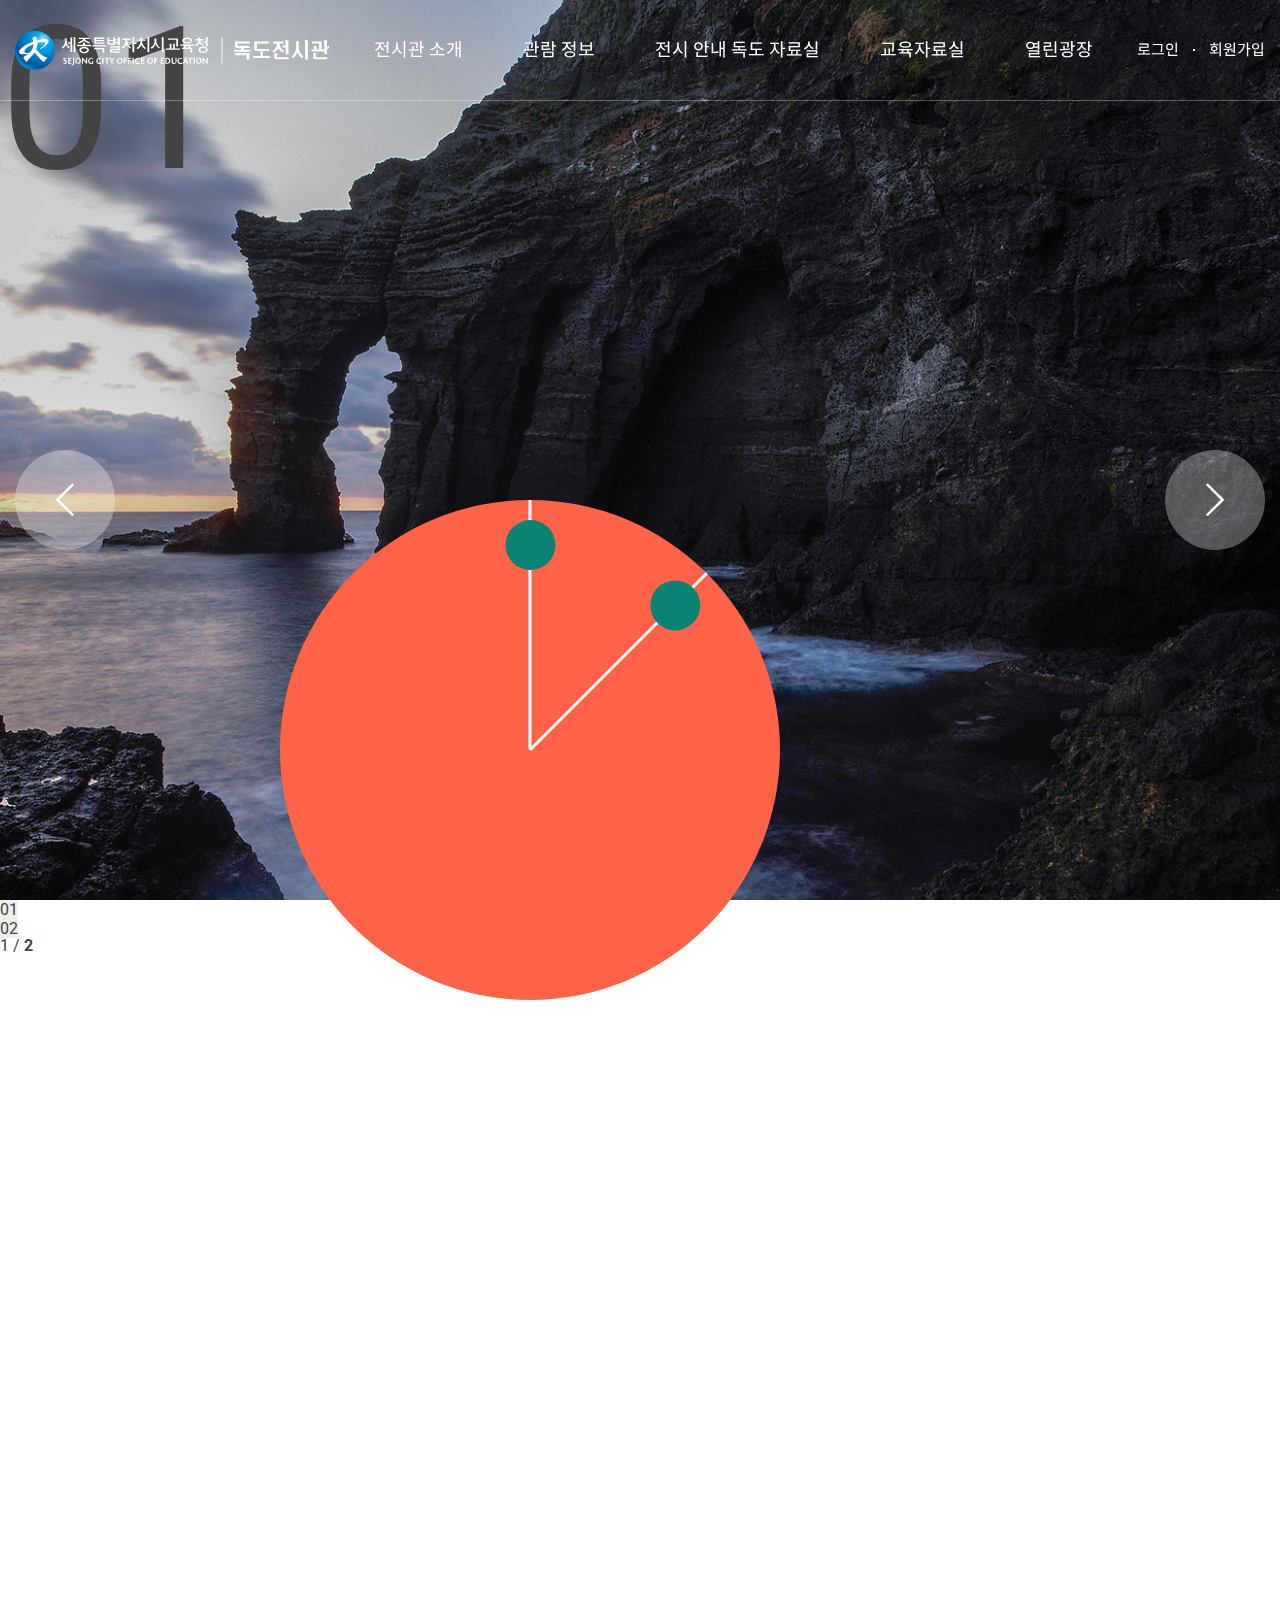
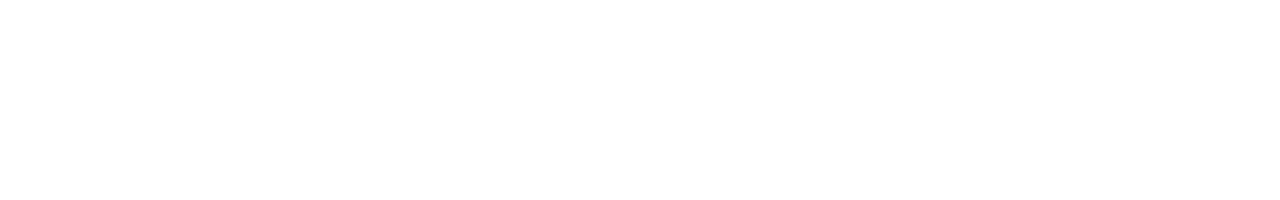
==== index.html @ 94e5d22e "dokdo" ====
<!DOCTYPE html>
<html lang="ko">

<head>
    <meta charset="UTF-8">
    <meta name="viewport" content="width=device-width, initial-scale=1.0">
    <title>독도 따라 만들기</title>
    <link rel="stylesheet" href="./css/base.css">
    <link rel="stylesheet" href="https://cdn.jsdelivr.net/npm/swiper@9/swiper-bundle.min.css" />
    <link rel="stylesheet" href="./css/style.css">

    <script src="./js/jquery-1.12.4.min.js"></script>
    <script src="https://cdn.jsdelivr.net/npm/swiper@9/swiper-bundle.min.js"></script>
    <script src="./js/custom.js?ver=1.0"></script>
</head>

<body>
    <div class="wrap">
        <header class="header">
            <div class="inner header_wrap">
                <h1>
                    <a href="/">
                        <img src="./images/logo_simbol.svg" alt="">
                        <img src="./images/logo_tx.svg" alt="">
                    </a>
                </h1>
                <nav class="gnb">
                    <ul class="main_menu">
                        <li><a href="">전시관 소개</a>
                            <ul class="sub_menu">
                                <li><a href="">인사말</a></li>
                                <li><a href="">전시관 연혁</a></li>
                                <li><a href="">오시는길</a></li>
                            </ul>
                        </li>
                        <li><a href="">관람 정보</a>
                            <ul class="sub_menu">
                                <li><a href="">관람안내</a></li>
                                <li><a href="">단체에약</a></li>
                                <li><a href="">예약확인 취소</a></li>
                            </ul>
                        <li><a href="">전시 안내 독도 자료실</a></li>
                        <li><a href="">교육자료실</a>
                            <ul class="sub_menu">
                                <li><a href="">관람안내</a></li>
                                <li><a href="">단체에약</a></li>
                                <li><a href="">예약확인 취소</a></li>
                            </ul>
                        </li>
                        <li><a href="">열린광장</a>
                            <ul class="sub_menu">
                                <li><a href="">관람안내</a></li>
                                <li><a href="">단체에약</a></li>
                                <li><a href="">예약확인 취소</a></li>
                            </ul>
                        </li>
                    </ul>
                </nav>
                <div class="login_area">
                    <div class="member">
                        <li><a href="">로그인</a></li>
                        <li><a href="">회원가입</a></li>
                    </div>
                </div>
            </div>
        </header>





        <main>
            <section class="main_visual">
                <div class="main_slide swiper">
                    <div class="swiper-wrapper">
                        <div class="swiper-slide itm01 itm">01</div>
                        <div class="swiper-slide itm02 itm">02</div>
                    </div>
                </div>

                <div class="arrows">
                    <i class="bi bi-chevron-left left"></i>
                    <i class="bi bi-chevron-right right"></i>
                </div>

                <ul class="slide_dots">
                    <li>
                        <button>01</button>
                    </li>
                    <li>
                        <button>02</button>
                    </li>
                </ul>

                <div class="num">
                    <span>슬라이드 번호</span> / <strong>슬라이드 갯수</strong>
                </div>

                <div class="cicle">
                    <span></span>
                    <span></span>
                </div>

            </section>
        </main>





        <footer class="footer">

        </footer>
    </div>
</body>

</html>
---- css/base.css ----
@charset "utf-8";
@import url('https://fonts.googleapis.com/css2?family=Noto+Sans+KR:wght@100;300;400;500;700;900&family=Noto+Serif+KR:wght@200;300;400;500;600;700;900&family=Roboto:wght@100;300;400;500;700;900&display=swap');
@import url("https://cdn.jsdelivr.net/npm/bootstrap-icons@1.10.5/font/bootstrap-icons.css");

/* reset */
body,
p,
div,
span,
h1,
h2,
h3,
h4,
h5,
h6,
ul,
ol,
li,
dl,
dt,
dd,
table,
th,
td,
form,
fieldset,
legend,
input,
textarea,
button,
select {
    margin: 0;
    padding: 0;
    box-sizing: border-box;
}

*::before,
*::after {
    box-sizing: border-box;
}

body,
input,
textarea,
button,
select {
    font-family: 'Roboto', 'Noto Sans KR', '맑은 고딕', '돋움', Dotum, '굴림', Gulim, Sans-serif;
    color: #444;
    font-weight: 400;
}



html {
    font-size: 6.25%;
}

body {
    font-size: 16rem;
    line-height: 1;
    font-family: 'Roboto', 'Noto Sans KR', '맑은 고딕', '돋움', Dotum, '굴림', Gulim, Sans-serif;
}

h1,
h2,
h3,
h4,
h5,
h6 {
    font-size: inherit;
    font-weight: inherit;
}

input,
textarea,
button,
select {
    font-size: 16px;
}

img,
fieldset,
button {
    border: 0;
}

textarea {
    overflow: auto;
}

input[type=submit],
input[type=button],
button {
    cursor: pointer;
}

img {
    vertical-align: top;
}

address,
em {
    font-style: normal;
}

table {
    border-spacing: 0;
    border-collapse: collapse;
}

table,
th,
td {
    border: none;
}

caption {
    overflow: hidden;
    line-height: 0;
    text-indent: -2000em;
}

legend,
.hidden {
    padding: 0;
    margin: 0;
    overflow: hidden !important;
    text-indent: 100%;
    white-space: nowrap;
    font-size: 0;
}

i {
    font-style: normal;
}

/* HTML5 display-role reset for older browsers */
article,
aside,
details,
figcaption,
figure,
footer,
header,
hgroup,
menu,
nav,
section {
    display: block;
}

figure {
    padding: 0px;
    margin: 0px;
}

/* 링크 기본값 */
a:link {
    text-decoration: none;
    color: #444;
}

a:visited {
    text-decoration: none;
    color: #444;
}

a:hover {
    text-decoration: none;
    color: #444;
}

a:active {
    text-decoration: none;
}

a:focus {
    text-decoration: none;
}

/* 리스트 스타일 제거 */
ul,
ol,
li {
    list-style: none;
}

/* mobile */
body {
    -webkit-text-size-adjust: none;
    -moz-text-size-adjust: none;
    -ms-text-size-adjust: none;
}

/* hidden contents */
.skip,
.hidden {
    position: absolute;
    width: 1rem;
    height: 1rem;
    font-size: 0;
    line-height: 0;
    overflow: hidden;
    z-index: -1
}

.blind {
    position: absolute;
    width: 1px;
    height: 1px;
    margin: -1px;
    overflow: hidden;
    clip: rect(0 0 0 0);
}

.skip:focus {
    top: 0;
    left: 0;
    display: inline-block;
    width: auto;
    height: auto;
    padding: 0 30rem;
    font-size: 14rem;
    line-height: 40rem;
    color: #fff;
    background: #09847F;
    z-index: 10
}

#skip_navi {
    position: absolute;
    top: 0;
    height: 0rem;
    width: 100%;
    z-index: 999;
}

#skip_navi a {
    display: block;
    height: 1rem;
    width: 1rem;
    margin-bottom: -1rem;
    overflow: hidden;
    text-align: center;
    color: #fff;
    white-space: nowrap;
    font-size: 18rem
}

#skip_navi a:focus,
#skip_navi a:active {
    display: block;
    top: 0;
    width: 100%;
    height: 45rem;
    line-height: 45rem;
    padding: 10rem 0;
    background: #09847F;
}
---- css/style.css ----
:root {
    --mc: #09847F;
    --sc: #B4613D;
    --lc: #dddddd;
    --wc: #ffffff;
    --dc: #444444;
}

.inner {
    max-width: 1440rem;
    margin: 0 auto;
    padding: 0 15rem;
}

.wrap {}








.header {
    position: fixed;
    top: 0;
    left: 0;
    right: 0;
    z-index: 999;
    border-bottom: 1px solid rgb(255, 255, 255, 0.3);
}

.header.on {
    background: var(--wc);
    border-bottom: 1px solid rgb(0, 0, 0, 0.3);
}

.header .header_wrap {
    display: flex;
    justify-content: space-between;
    align-items: center;
    height: 100rem;

    transition: height .5s;
}

.header.on .header_wrap {
    height: 80rem;
}

.header h1 {
    font-size: 0;
}

.header h1 img {
    height: 39rem;
}

.header.on h1 img:last-child {
    filter: invert();
}

.gnb {}

.gnb .main_menu {
    display: flex;
}

.gnb .main_menu>li {
    position: relative;
    padding: 0 30px;
}

.gnb .main_menu a {
    display: block;
    color: var(--wc);
    font-size: 18rem;
    line-height: 150rem;
}

.header.on .gnb .main_menu a {
    color: var(--dc);
}

.gnb .main_menu .sub_menu {
    position: absolute;
    top: 130rem;
    left: 50%;
    transform: translate(-50%, 0);
    background: var(--wc);
    text-align: center;

    padding: 5rem 0;
    border-radius: 20rem;
    border: 2px solid var(--lc);

    opacity: 0;
    visibility: hidden;

    transition: .5s;
}

.gnb .main_menu>li:hover .sub_menu {
    top: 100rem;
    opacity: 1;
    visibility: visible;
}

.header.on .gnb .main_menu>li:hover .sub_menu {
    top: 100rem;
}

.gnb .sub_menu li~li {
    border-top: 1px solid var(--lc);
}

.header .gnb .sub_menu a {
    display: block;
    color: var(--dc);
    width: 160rem;
    font-size: 15rem;
    line-height: 40rem;
}

.login_area .member {
    display: flex;
    gap: 30px;
}

.login_area .member a {
    font-size: 15rem;
    color: var(--wc);
}

.header.on .login_area .member a {
    color: var(--dc);
}

.login_area .member li {
    position: relative;
}

.login_area .member li~li::before {
    content: "";
    position: absolute;
    top: 50%;
    left: -15rem;
    width: 2px;
    height: 2px;
    transform: translate(-50%, -50%);
    background: var(--wc);
}

.header.on .login_area .member li~li::before {
    background: var(--dc);
}










.main_visual {
    position: relative;
    height: 100vh;
}

.main_visual .itm {
    font-size: 100rem;
    transition: 1s;
}

.main_visual .itm.on {
    font-size: 200rem;
}

.main_slide .itm01 {
    height: 100vh;
    background: url(../images/img_visual01.jpg) no-repeat center center/cover;
}

.main_slide .itm02 {
    height: 100vh;
    background: url(../images/img_visual02.jpg) no-repeat center center/cover;
}

.main_visual .arrows {
    position: absolute;
    top: 50%;
    left: 50%;
    z-index: 999;
    transform: translate(-50%, -50%);
    max-width: 1600rem;
    width: 100%;
    z-index: 999;
}

.main_visual .arrows i {
    position: absolute;
    top: 0;
    cursor: pointer;
}

.main_visual .arrows .left {
    left: 15rem;
}

.main_visual .arrows .right {
    right: 15rem;
}

.main_visual .arrows i::before {
    font-size: 40rem;
    color: var(--wc);
    padding: 30rem;
    background: rgba(255, 255, 255, 0.3);
    border-radius: 50%;
}

.main_visual .slide_dots li.on button {
    font-size: 100rem;
}

.cicle {
    position: absolute;
    top: 500px;
    right: 500px;
    width: 500px;
    height: 500px;
    background: tomato;
    z-index: 1000;
    border-radius: 50%;
}

.cicle span {
    position: absolute;
    top: 0;
    left: 50%;
    transform: translate(-50%, 0);
    height: 250px;
    width: 3px;
    background: #fff;
}

.cicle span:nth-child(1) {
    transform: translate(-50%, 0) rotate(45deg);
    transform-origin: center bottom;
}

.cicle span::after {
    content: "";
    position: absolute;
    top: 20px;
    left: 50%;
    transform: translate(-50%, 0);
    width: 50px;
    height: 50px;
    background: #098474;
    border-radius: 50%;
}









.footer {
    height: 100vh;
}
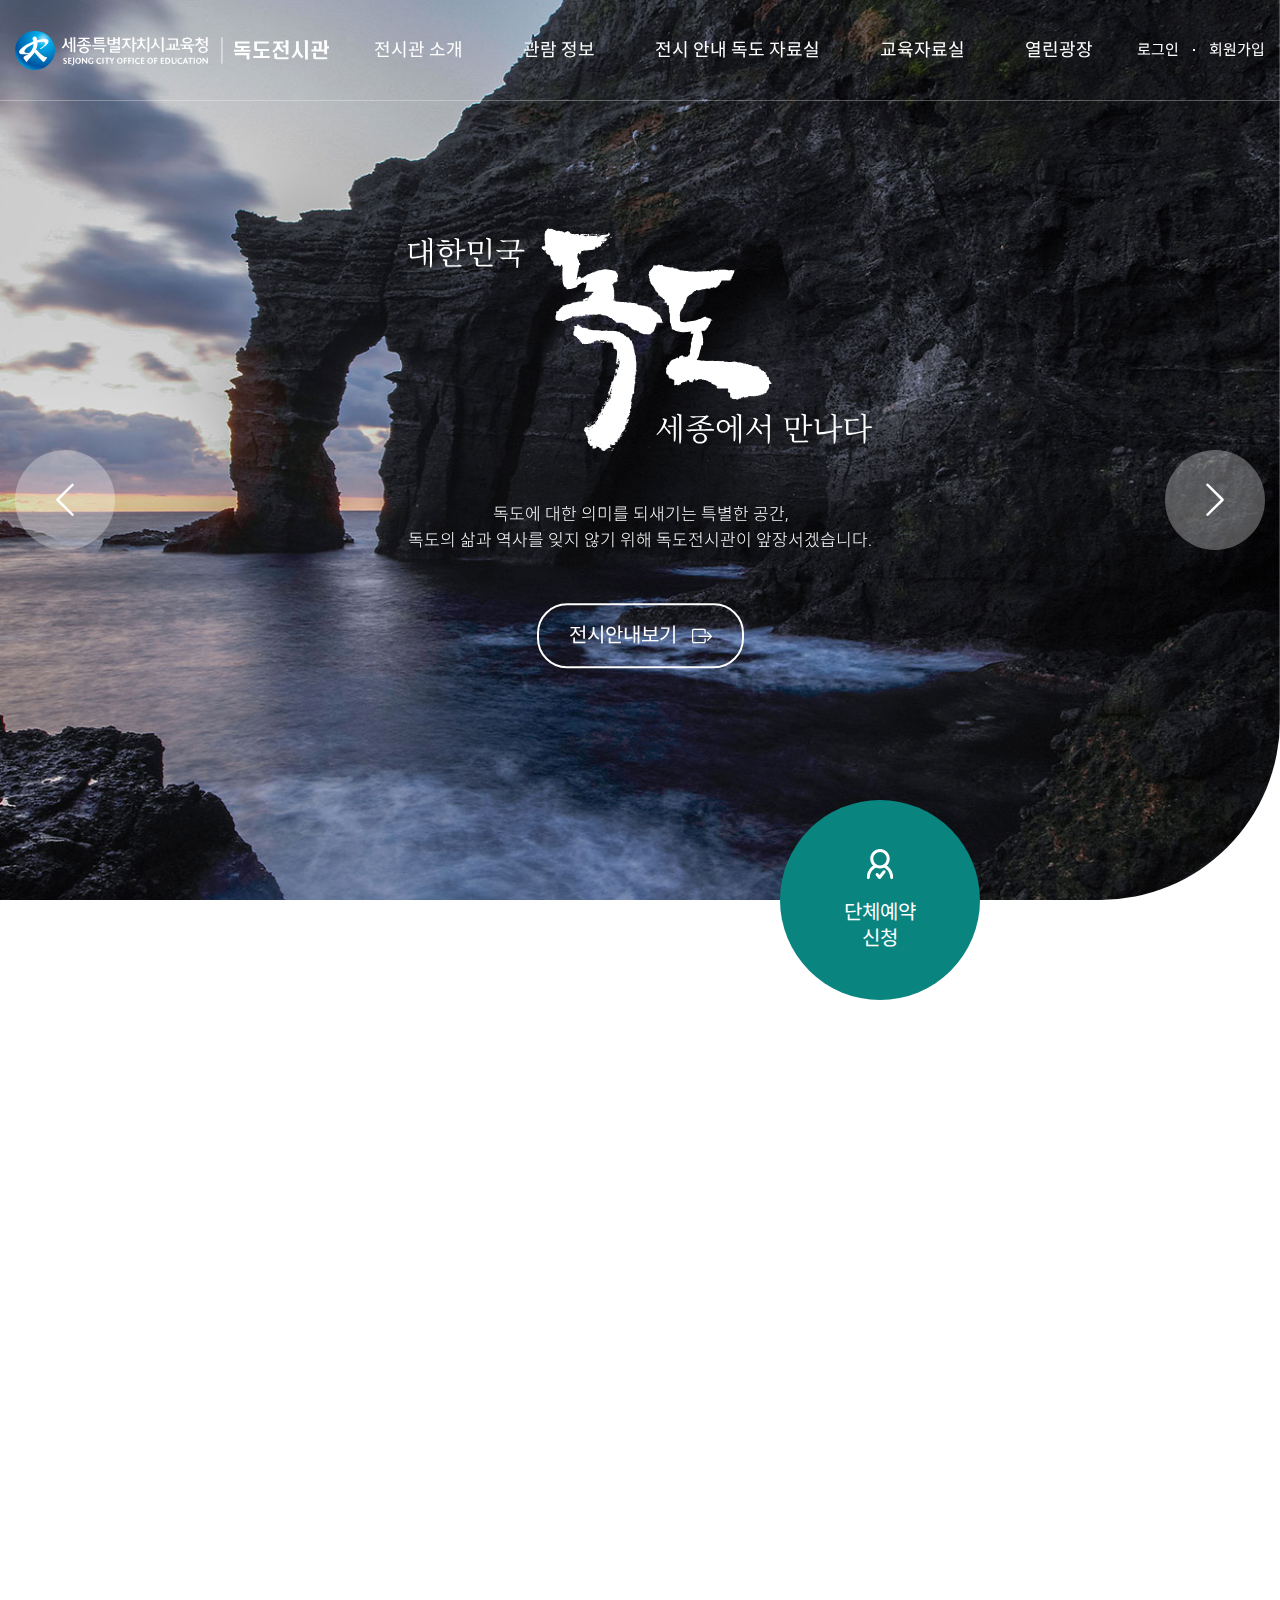
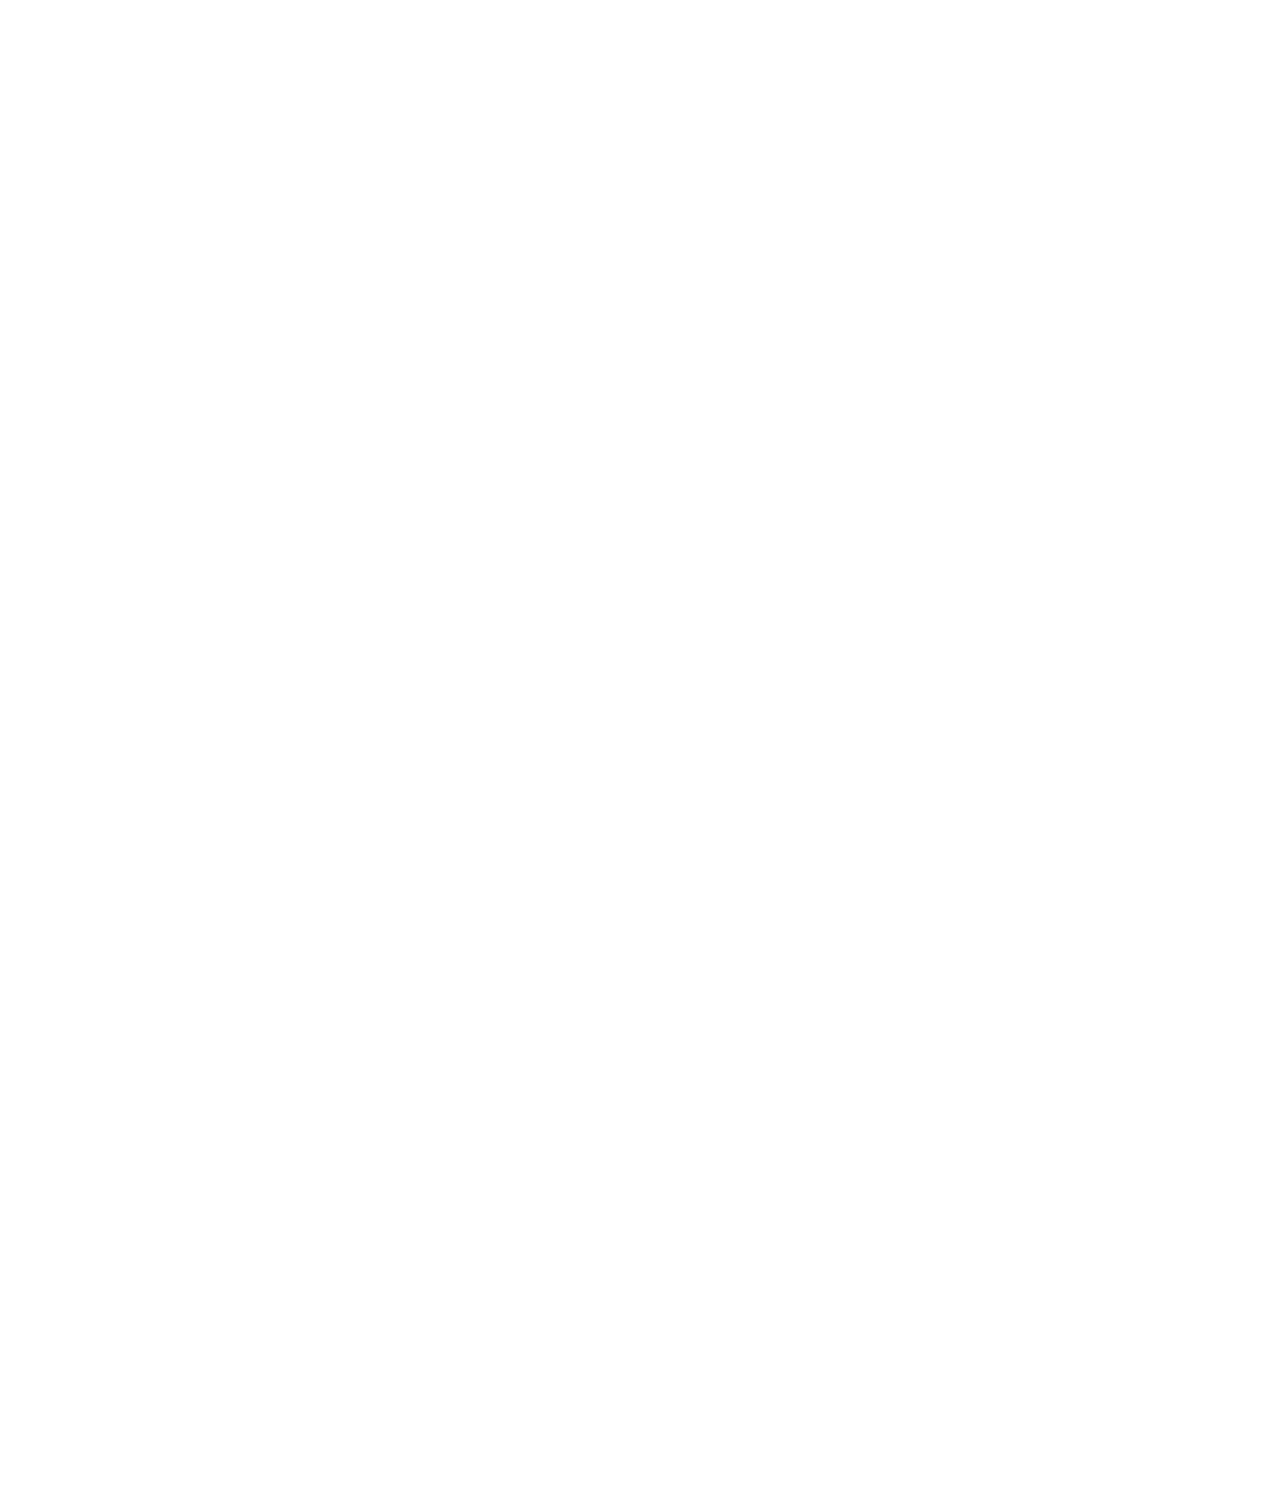
==== commit ca711971: "dokdo" ====
--- a/index.html
+++ b/index.html
@@ -7,6 +7,7 @@
     <title>독도 따라 만들기</title>
     <link rel="stylesheet" href="./css/base.css">
     <link rel="stylesheet" href="https://cdn.jsdelivr.net/npm/swiper@9/swiper-bundle.min.css" />
+    <link rel="stylesheet" href="./css/animate.min.css">
     <link rel="stylesheet" href="./css/style.css">
 
     <script src="./js/jquery-1.12.4.min.js"></script>
@@ -20,11 +21,12 @@
             <div class="inner header_wrap">
                 <h1>
                     <a href="/">
-                        <img src="./images/logo_simbol.svg" alt="">
-                        <img src="./images/logo_tx.svg" alt="">
+                        <img src="./images/logo_simbol.svg" alt="독도">
+                        <img src="./images/logo_tx.svg" alt="독도">
                     </a>
                 </h1>
                 <nav class="gnb">
+                    <h2 class="blind">메뉴</h2>
                     <ul class="main_menu">
                         <li><a href="">전시관 소개</a>
                             <ul class="sub_menu">
@@ -69,12 +71,37 @@
 
 
 
+
+
         <main>
             <section class="main_visual">
+                <h2 class="blind">메인 콘텐츠 소개</h2>
                 <div class="main_slide swiper">
                     <div class="swiper-wrapper">
-                        <div class="swiper-slide itm01 itm">01</div>
-                        <div class="swiper-slide itm02 itm">02</div>
+                        <div class="swiper-slide itm01 itm">
+                            <div class="slide-image" data-swiper-parallax='45%'></div>
+                            <div class="content">
+                                <div class="img_box">
+                                    <img src="./images/visual_tx.svg" alt="">
+                                </div>
+                                <p>
+                                    독도에 대한 의미를 되새기는 특별한 공간,<br>
+                                    독도의 삶과 역사를 잊지 않기 위해 독도전시관이 앞장서겠습니다.</p>
+                                <a href="" class="btn wc">전시안내보기</a>
+                            </div>
+                        </div>
+                        <div class="swiper-slide itm02 itm">
+                            <div class="slide-image" data-swiper-parallax='45%'></div>
+                            <div class="content">
+                                <div class="img_box">
+                                    <img src="./images/visual_tx.svg" alt="">
+                                </div>
+                                <p>
+                                    독도에 대한 의미를 되새기는 특별한 공간,<br>
+                                    독도의 삶과 역사를 잊지 않기 위해 독도전시관이 앞장서겠습니다.</p>
+                                <a href="" class="btn wc">전시안내보기</a>
+                            </div>
+                        </div>
                     </div>
                 </div>
 
@@ -83,25 +110,154 @@
                     <i class="bi bi-chevron-right right"></i>
                 </div>
 
-                <ul class="slide_dots">
-                    <li>
-                        <button>01</button>
-                    </li>
-                    <li>
-                        <button>02</button>
-                    </li>
-                </ul>
-
-                <div class="num">
-                    <span>슬라이드 번호</span> / <strong>슬라이드 갯수</strong>
-                </div>
-
-                <div class="cicle">
-                    <span></span>
-                    <span></span>
-                </div>
-
-            </section>
+
+                <div href="" class="btn_cicle">
+                    <a href="" class="case">
+                        <span>단체예약<br /> 신청</span>
+                    </a>
+                </div>
+            </section>
+
+
+            <!-- <👿😈스크롤 실습 효과 넣어보기 TEST>
+            <section class="sec scroll_event">
+                <div class="inner">
+                    <div class="itm">01</div>
+                    <div class="itm">02</div>
+                </div>
+            </section>
+            <section class="sec scroll_event">
+                <div class="inner">
+                    <div class="itm">01</div>
+                    <div class="itm">02</div>
+                </div>
+            </section>
+            <section class="sec scroll_event">
+                <div class="inner">
+                    <div class="itm">01</div>
+                    <div class="itm">02</div>
+                </div>
+            </section> -->
+
+
+
+
+
+
+
+            <section class="main_content section _se_">
+                <h2 class="blind">메인 콘텐츠</h2>
+                <div class="inner contnet">
+                    <div class="left">
+                        <h3>독도 바로알기</h3>
+                        <p>독도의 역사를 배우고, 자연을 체험하며 독도영토주권<br>
+                            수호 의지를 다질 수 있는 소중한 시간이 되기를 바랍니다.</p>
+                        <a href="" class="btn mc">바로가기</a>
+                    </div>
+                    <div class="right">
+                        <h3>관람안내</h3>
+                        <div class="desc">
+                            <i class="bi bi-box-arrow-in-right"></i>
+                            <a href="tel:044-999-6393" class="">044-999-6393</a>
+                            <a href="" class="btn2">관람 문의하기</a>
+                        </div>
+
+                        <ul class="list_dots list">
+                            <li>
+                                <strong>관람시간</strong>
+                                <p>화요일-토요일 9:00 ~ 17:00<br>
+                                    (점심시간 12:00~13:00, 입장마감 16:30)<br>
+                                    <span>※ 관람시간은 학교 사정에 따라 변경될 수 있습니다.</span>
+                                </p>
+                            </li>
+                            <li>
+                                <strong>휴관안내</strong>
+                                <p> 일요일, 월요일 및 공휴일</p>
+                            </li>
+                            <li>
+                                <strong class="ls2">위치</strong>
+                                <p>세종특별자치시 새롬서로 68 새롬고등학교 1층</p>
+                            </li>
+                        </ul>
+                    </div>
+                </div>
+            </section>
+
+
+
+
+
+
+
+            <section class="main_notice section _se_">
+                <div class="inner content">
+                    <div class="left">
+                        <h2>공지사항</h2>
+                        <p>독도의 미래를 생각하는 공간으로<br>
+                            앞으로도 지속적으로 활용되기를 바랍니다.</p>
+                        <div class="arrows">
+                            <i class="bi bi-chevron-left left"></i>
+                            <i class="bi bi-chevron-right right"></i>
+                        </div>
+                    </div>
+                    <div class="right">
+                        <div class="notice_slide swiper">
+                            <div class="swiper-wrapper">
+                                <div class="card swiper-slide">
+                                    <a href="">
+                                        <div class="img_box">
+                                            <img src="./images/img_visual01.jpg" alt="">
+                                        </div>
+                                        <div class="new btn3">NEW</div>
+                                        <strong>2023학년도 독도전시관 상반기</strong>
+                                        <p class="desc">
+                                            2023학년도 상반기 독도체험교실을 다음과 같이 실시합니다.
+                                        </p>
+                                    </a>
+                                </div>
+                                <div class="card swiper-slide">
+                                    <a href="">
+                                        <div class="img_box">
+                                            <img src="./images/img_visual02.jpg" alt="">
+                                        </div>
+                                        <div class="new btn3">NEW</div>
+                                        <strong>2023학년도 독도전시관 상반기</strong>
+                                        <p class="desc">
+                                            2023학년도 상반기 독도체험교실을 다음과 같이 실시합니다.
+                                        </p>
+                                    </a>
+                                </div>
+                                <div class="card swiper-slide">
+                                    <a href="">
+                                        <div class="img_box">
+                                            <img src="./images/img_visual01.jpg" alt="">
+                                        </div>
+                                        <div class="new btn3">NEW</div>
+                                        <strong>2023학년도 독도전시관 상반기</strong>
+                                        <p class="desc">
+                                            2023학년도 상반기 독도체험교실을 다음과 같이 실시합니다.
+                                        </p>
+                                    </a>
+                                </div>
+                                <div class="card swiper-slide">
+                                    <a href="">
+                                        <div class="img_box">
+                                            <img src="./images/img_visual02.jpg" alt="">
+                                        </div>
+                                        <div class="new btn3">NEW</div>
+                                        <strong>2023학년도 독도전시관 상반기</strong>
+                                        <p class="desc">
+                                            2023학년도 상반기 독도체험교실을 다음과 같이 실시합니다.
+                                        </p>
+                                    </a>
+                                </div>
+                            </div>
+                        </div>
+                    </div>
+                </div>
+            </section>
+
+
         </main>
 
 
--- a/css/base.css
+++ b/css/base.css
@@ -155,27 +155,9 @@
 }
 
 /* 링크 기본값 */
-a:link {
+a {
     text-decoration: none;
-    color: #444;
-}
-
-a:visited {
-    text-decoration: none;
-    color: #444;
-}
-
-a:hover {
-    text-decoration: none;
-    color: #444;
-}
-
-a:active {
-    text-decoration: none;
-}
-
-a:focus {
-    text-decoration: none;
+    color: inherit;
 }
 
 /* 리스트 스타일 제거 */
--- a/css/style.css
+++ b/css/style.css
@@ -4,12 +4,99 @@
     --lc: #dddddd;
     --wc: #ffffff;
     --dc: #444444;
+    --gc: #f9f9f9;
 }
 
 .inner {
     max-width: 1440rem;
     margin: 0 auto;
     padding: 0 15rem;
+}
+
+.btn {
+    display: inline-block;
+    font-size: 20rem;
+    padding: 20rem 30rem;
+    border-radius: 30rem;
+    overflow: hidden;
+}
+
+.btn2 {
+    display: inline-block;
+    font-size: 18rem;
+    padding: 10rem 20rem;
+    border-radius: 16rem;
+    overflow: hidden;
+    background: var(--dc);
+    color: var(--wc);
+}
+
+.btn3 {
+    display: inline-block;
+    font-size: 14rem;
+    padding: 5rem 10rem 4rem 10rem;
+    border-radius: 10rem;
+    overflow: hidden;
+    color: var(--mc);
+    border: 2px solid var(--mc);
+}
+
+.btn::after {
+    content: "\f1c3";
+    font-family: bootstrap-icons;
+    vertical-align: middle;
+    margin: 0 0 0 15rem;
+}
+
+.btn.wc {
+    color: var(--wc);
+    border: 2px solid var(--wc);
+}
+
+.btn.wc::before {
+    content: "";
+    position: absolute;
+    top: 0;
+    left: 0;
+    right: 0;
+    height: 0;
+    z-index: -1;
+    background: var(--mc);
+    transition: .5s;
+}
+
+.btn.wc:hover::before {
+    top: auto;
+    bottom: 0;
+    height: 100%;
+}
+
+.btn.mc {
+    color: var(--mc);
+    border: 2px solid var(--mc);
+}
+
+.list_dots>* {
+    position: relative;
+    padding: 0 0 0 15rem;
+}
+
+.list_dots>*::before {
+    content: "";
+    position: absolute;
+    top: 7rem;
+    left: 0;
+    width: 2rem;
+    height: 2rem;
+    background: var(--mc);
+}
+
+.section {
+    padding: 100rem 0;
+}
+
+.section .gc {
+    background: var(--gc);
 }
 
 .wrap {}
@@ -169,21 +256,74 @@
     height: 100vh;
 }
 
-.main_visual .itm {
-    font-size: 100rem;
-    transition: 1s;
-}
-
-.main_visual .itm.on {
-    font-size: 200rem;
-}
-
-.main_slide .itm01 {
+.main_slide {
+    border-radius: 0 0 180rem 0;
+    overflow: hidden;
+}
+
+.main_slide .itm {
+    position: relative;
+    overflow: hidden;
+    height: 100vh;
+}
+
+.main_slide .itm .slide-image {
+    position: absolute;
+    inset: 0 0 0 0;
+}
+
+.main_slide .itm .content {
+    position: absolute;
+    top: 50%;
+    left: 50%;
+    transform: translate(-50%, -50%);
+    z-index: 999;
+
+    text-align: center;
+}
+
+.main_slide .itm .img_box {
+    margin: 0 0 50rem 0;
+}
+
+.main_slide .itm p {
+    color: var(--wc);
+    margin: 0 0 50rem 0;
+    text-align: center;
+    font-size: 17rem;
+    font-weight: 300;
+    line-height: 26rem;
+    transform: translate(-100rem, 0);
+    opacity: 0;
+    transition: .5s 1s;
+}
+
+.main_slide .itm.on p {
+    opacity: 1;
+    transform: translate(0, 0);
+}
+
+.main_slide .itm .btn {
+    transform: translate(100rem, 0);
+    opacity: 0;
+    transition: .5s 1.5s;
+}
+
+.main_slide .itm.on .btn {
+    opacity: 1;
+    transform: translate(0, 0);
+}
+
+/* .swiper-wrapper {
+    transition-timing-function: cubic-bezier(0.17, 0.46, 1, 0.39);
+} */
+
+.main_slide .itm01 .slide-image {
     height: 100vh;
     background: url(../images/img_visual01.jpg) no-repeat center center/cover;
 }
 
-.main_slide .itm02 {
+.main_slide .itm02 .slide-image {
     height: 100vh;
     background: url(../images/img_visual02.jpg) no-repeat center center/cover;
 }
@@ -196,7 +336,7 @@
     transform: translate(-50%, -50%);
     max-width: 1600rem;
     width: 100%;
-    z-index: 999;
+    z-index: 998;
 }
 
 .main_visual .arrows i {
@@ -221,49 +361,278 @@
     border-radius: 50%;
 }
 
-.main_visual .slide_dots li.on button {
-    font-size: 100rem;
-}
-
-.cicle {
-    position: absolute;
-    top: 500px;
-    right: 500px;
-    width: 500px;
+.main_visual .btn_cicle {
+    position: absolute;
+    bottom: -100rem;
+    right: 300rem;
+    z-index: 999;
+
+    width: 200rem;
+    height: 200rem;
+}
+
+.main_visual .btn_cicle .case {
+    display: flex;
+    flex-direction: column;
+    justify-content: center;
+    align-items: center;
+    width: 200rem;
+    height: 200rem;
+    background: var(--mc);
+    color: var(--wc);
+    font-size: 20rem;
+    border-radius: 50%;
+    text-align: center;
+    line-height: 26rem;
+}
+
+.main_visual .btn_cicle:hover .case {
+    animation: flipInY 1s infinite;
+}
+
+.main_visual .btn_cicle .case::before {
+    content: "";
+    display: block;
+    width: 26rem;
+    height: 30rem;
+    background: url(../images/icon_apply.svg) no-repeat center center/cover;
+    margin: 0 0 20rem 0;
+}
+
+
+
+
+/* <👿😈스크롤 실습 효과 넣어보기 TEST>
+.sec {
+    position: relative;
+    padding: 100px 0;
+    height: 60vh;
+}
+
+.sec::before {
+    content: "";
+    position: absolute;
+    top: -100px;
+    right: 200px;
+    background: aquamarine;
+    border-radius: 50%;
+    width: 100px;
+    height: 100px;
+    z-index: 999;
+
+    opacity: 0;
+    transform: scale(0);
+    transition: 0.5s;
+}
+
+.sec.on::before {
+    opacity: 0;
+    transform: scale(1);
+}
+
+.sec .inner {
+    display: flex;
+    gap: 60px;
+}
+
+.sec .inner .itm {
+    flex: 1;
     height: 500px;
     background: tomato;
-    z-index: 1000;
+
+    opacity: 0;
+    transform: translate(0, 300px);
+    transition: 0.5s;
+}
+
+.sec.on .inner .itm {
+    opacity: 1;
+    transform: translate(0, 0);
+} */
+
+
+
+
+
+
+.main_content {}
+
+.main_content .contnet {
+    display: grid;
+    grid-template-columns: repeat(2, 1fr);
+    gap: 30rem;
+}
+
+.main_content .contnet>* {
+    padding: 80rem 60rem;
+}
+
+.main_content .contnet .left {
+    position: relative;
+    border-radius: 50rem;
+    background: var(--gc);
+}
+
+.main_content .contnet .left::after {
+    content: "";
+    position: absolute;
+    bottom: -20rem;
+    right: 0;
+    width: 400rem;
+    height: 150rem;
+    background: url(../images/img_logo2.svg) no-repeat right bottom;
+    filter: invert();
+}
+
+.main_content .contnet h3 {
+    font-size: 24rem;
+    font-weight: 700;
+    margin: 0 0 17rem 0;
+}
+
+.main_content .contnet .left {
+    opacity: 0;
+    transform: translate(0, 100rem);
+    transition: .8s;
+}
+
+.main_content.on .contnet .left {
+    opacity: 1;
+    transform: translate(0, 0);
+}
+
+.main_content .contnet .right {
+    opacity: 0;
+    transform: translate(0, 100rem);
+    transition: .8s .5s;
+}
+
+.main_content.on .contnet .right {
+    opacity: 1;
+    transform: translate(0, 0);
+}
+
+.main_content .contnet .left p {
+    font-size: 15rem;
+    font-weight: 300;
+    line-height: 20rem;
+    margin: 0 0 37rem 0;
+}
+
+.main_content .contnet .right .desc {
+    display: flex;
+    justify-content: space-between;
+    align-items: center;
+    margin: 0 0 30rem 0;
+    padding: 0 0 15rem 0;
+    border-bottom: 1px dotted var(--lc);
+    /* -> 점선 긋기 : dotted or dashed */
+}
+
+.main_content .contnet .right .desc i {
+    background: var(--gc);
+    padding: 15rem 16rem;
     border-radius: 50%;
-}
-
-.cicle span {
-    position: absolute;
-    top: 0;
-    left: 50%;
-    transform: translate(-50%, 0);
-    height: 250px;
-    width: 3px;
-    background: #fff;
-}
-
-.cicle span:nth-child(1) {
-    transform: translate(-50%, 0) rotate(45deg);
-    transform-origin: center bottom;
-}
-
-.cicle span::after {
-    content: "";
-    position: absolute;
-    top: 20px;
-    left: 50%;
-    transform: translate(-50%, 0);
-    width: 50px;
-    height: 50px;
-    background: #098474;
+    font-size: 30rem;
+}
+
+.main_content .contnet .right .desc .tel {
+    font-size: 40rem;
+    font-weight: 700;
+}
+
+.main_content .contnet .list>* {
+    display: grid;
+    grid-template-columns: 100rem 1fr;
+    margin: 0 0 20rem 0;
+    line-height: 1.6;
+}
+
+.main_content .contnet .list .ls2 {
+    letter-spacing: 30rem;
+    /* -> 자간 조절 */
+}
+
+.main_content .contnet .list::before {
+    top: 10rem;
+}
+
+
+
+
+
+
+
+.main_notice {
+    padding: 0 0 100rem 0;
+}
+
+.main_notice h2 {
+    font-size: 50rem;
+    font-weight: 700;
+    margin: 0 0 27rem 0;
+}
+
+.main_notice .arrows i {
+    padding: 14rem 16rem;
+    font-size: 25rem;
+    background: var(--dc);
+    color: var(--wc);
     border-radius: 50%;
-}
-
-
+    margin: 0 10rem 0 0;
+    cursor: pointer;
+}
+
+.main_notice p {
+    font-size: 15rem;
+    font-weight: 300;
+    line-height: 20rem;
+    margin: 0 0 57rem 0;
+}
+
+.main_notice .content {
+    display: grid;
+    grid-template-columns: 1fr 2fr;
+}
+
+.main_notice .content {
+    opacity: 0;
+    transform: translate(0, 100rem);
+    transition: .8s;
+}
+
+.main_notice.on .content {
+    opacity: 1;
+    transform: translate(0, 100rem);
+}
+
+.main_notice .right {
+    overflow: hidden;
+}
+
+.main_notice img {
+    width: 100%;
+    height: 300rem;
+    object-fit: cover;
+    /* -> 이미지 스케일 유지하면서 박스안에 들어감*/
+}
+
+.main_notice .card {
+    padding: 15rem;
+    background: var(--gc);
+    border-radius: 10rem;
+}
+
+.main_notice .card .img_box {
+    border-radius: 5rem;
+    overflow: hidden;
+    margin: 0 0 15rem 0;
+}
+
+.main_notice .card strong {
+    display: block;
+    margin: 10rem 0;
+}
 
 
 
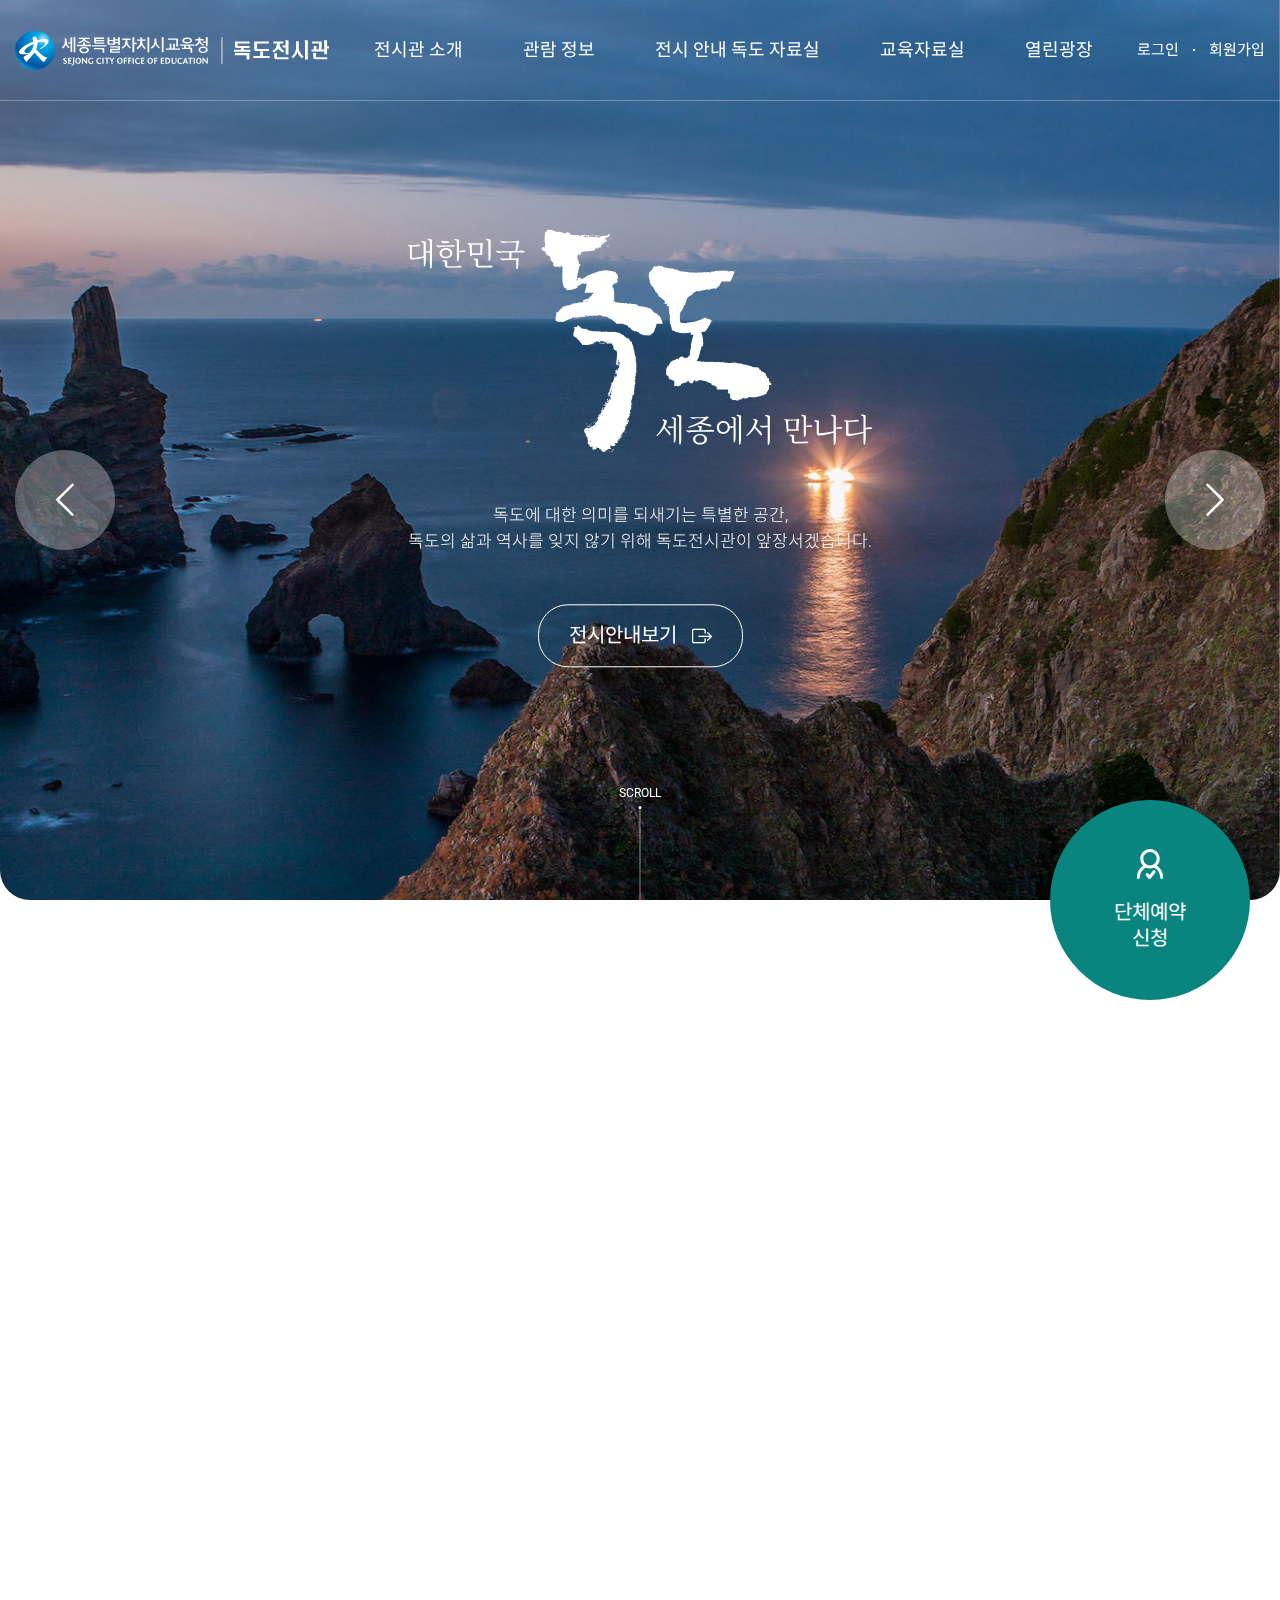
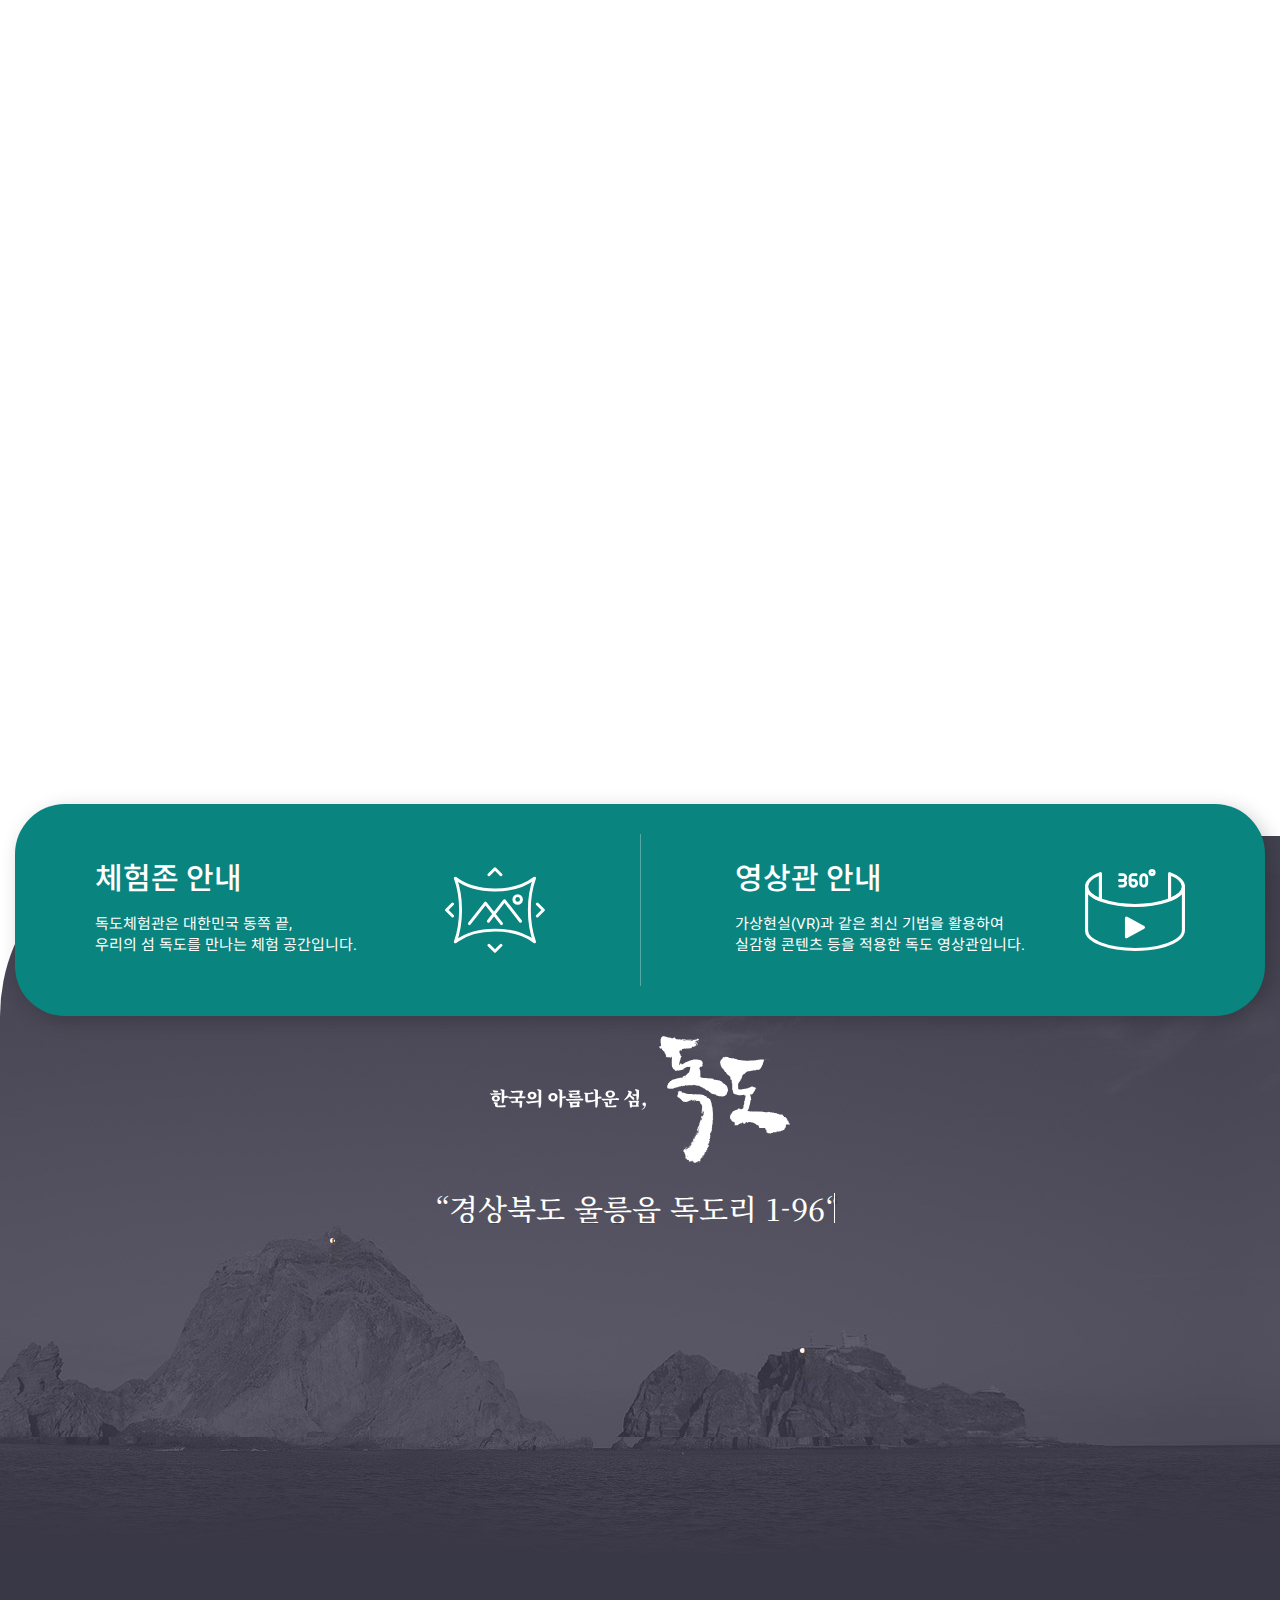
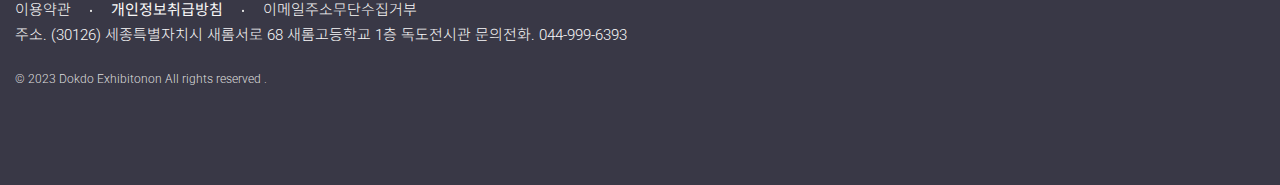
==== commit abb54f53: "Add files via upload" ====
--- a/index.html
+++ b/index.html
@@ -1,273 +1,337 @@
-<!DOCTYPE html>
-<html lang="ko">
-
-<head>
-    <meta charset="UTF-8">
-    <meta name="viewport" content="width=device-width, initial-scale=1.0">
-    <title>독도 따라 만들기</title>
-    <link rel="stylesheet" href="./css/base.css">
-    <link rel="stylesheet" href="https://cdn.jsdelivr.net/npm/swiper@9/swiper-bundle.min.css" />
-    <link rel="stylesheet" href="./css/animate.min.css">
-    <link rel="stylesheet" href="./css/style.css">
-
-    <script src="./js/jquery-1.12.4.min.js"></script>
-    <script src="https://cdn.jsdelivr.net/npm/swiper@9/swiper-bundle.min.js"></script>
-    <script src="./js/custom.js?ver=1.0"></script>
-</head>
-
-<body>
-    <div class="wrap">
-        <header class="header">
-            <div class="inner header_wrap">
-                <h1>
-                    <a href="/">
-                        <img src="./images/logo_simbol.svg" alt="독도">
-                        <img src="./images/logo_tx.svg" alt="독도">
-                    </a>
-                </h1>
-                <nav class="gnb">
-                    <h2 class="blind">메뉴</h2>
-                    <ul class="main_menu">
-                        <li><a href="">전시관 소개</a>
-                            <ul class="sub_menu">
-                                <li><a href="">인사말</a></li>
-                                <li><a href="">전시관 연혁</a></li>
-                                <li><a href="">오시는길</a></li>
-                            </ul>
-                        </li>
-                        <li><a href="">관람 정보</a>
-                            <ul class="sub_menu">
-                                <li><a href="">관람안내</a></li>
-                                <li><a href="">단체에약</a></li>
-                                <li><a href="">예약확인 취소</a></li>
-                            </ul>
-                        <li><a href="">전시 안내 독도 자료실</a></li>
-                        <li><a href="">교육자료실</a>
-                            <ul class="sub_menu">
-                                <li><a href="">관람안내</a></li>
-                                <li><a href="">단체에약</a></li>
-                                <li><a href="">예약확인 취소</a></li>
-                            </ul>
-                        </li>
-                        <li><a href="">열린광장</a>
-                            <ul class="sub_menu">
-                                <li><a href="">관람안내</a></li>
-                                <li><a href="">단체에약</a></li>
-                                <li><a href="">예약확인 취소</a></li>
-                            </ul>
-                        </li>
-                    </ul>
-                </nav>
-                <div class="login_area">
-                    <div class="member">
-                        <li><a href="">로그인</a></li>
-                        <li><a href="">회원가입</a></li>
-                    </div>
-                </div>
-            </div>
-        </header>
-
-
-
-
-
-
-
-        <main>
-            <section class="main_visual">
-                <h2 class="blind">메인 콘텐츠 소개</h2>
-                <div class="main_slide swiper">
-                    <div class="swiper-wrapper">
-                        <div class="swiper-slide itm01 itm">
-                            <div class="slide-image" data-swiper-parallax='45%'></div>
-                            <div class="content">
-                                <div class="img_box">
-                                    <img src="./images/visual_tx.svg" alt="">
-                                </div>
-                                <p>
-                                    독도에 대한 의미를 되새기는 특별한 공간,<br>
-                                    독도의 삶과 역사를 잊지 않기 위해 독도전시관이 앞장서겠습니다.</p>
-                                <a href="" class="btn wc">전시안내보기</a>
-                            </div>
-                        </div>
-                        <div class="swiper-slide itm02 itm">
-                            <div class="slide-image" data-swiper-parallax='45%'></div>
-                            <div class="content">
-                                <div class="img_box">
-                                    <img src="./images/visual_tx.svg" alt="">
-                                </div>
-                                <p>
-                                    독도에 대한 의미를 되새기는 특별한 공간,<br>
-                                    독도의 삶과 역사를 잊지 않기 위해 독도전시관이 앞장서겠습니다.</p>
-                                <a href="" class="btn wc">전시안내보기</a>
-                            </div>
-                        </div>
-                    </div>
-                </div>
-
-                <div class="arrows">
-                    <i class="bi bi-chevron-left left"></i>
-                    <i class="bi bi-chevron-right right"></i>
-                </div>
-
-
-                <div href="" class="btn_cicle">
-                    <a href="" class="case">
-                        <span>단체예약<br /> 신청</span>
-                    </a>
-                </div>
-            </section>
-
-
-            <!-- <👿😈스크롤 실습 효과 넣어보기 TEST>
-            <section class="sec scroll_event">
-                <div class="inner">
-                    <div class="itm">01</div>
-                    <div class="itm">02</div>
-                </div>
-            </section>
-            <section class="sec scroll_event">
-                <div class="inner">
-                    <div class="itm">01</div>
-                    <div class="itm">02</div>
-                </div>
-            </section>
-            <section class="sec scroll_event">
-                <div class="inner">
-                    <div class="itm">01</div>
-                    <div class="itm">02</div>
-                </div>
-            </section> -->
-
-
-
-
-
-
-
-            <section class="main_content section _se_">
-                <h2 class="blind">메인 콘텐츠</h2>
-                <div class="inner contnet">
-                    <div class="left">
-                        <h3>독도 바로알기</h3>
-                        <p>독도의 역사를 배우고, 자연을 체험하며 독도영토주권<br>
-                            수호 의지를 다질 수 있는 소중한 시간이 되기를 바랍니다.</p>
-                        <a href="" class="btn mc">바로가기</a>
-                    </div>
-                    <div class="right">
-                        <h3>관람안내</h3>
-                        <div class="desc">
-                            <i class="bi bi-box-arrow-in-right"></i>
-                            <a href="tel:044-999-6393" class="">044-999-6393</a>
-                            <a href="" class="btn2">관람 문의하기</a>
-                        </div>
-
-                        <ul class="list_dots list">
-                            <li>
-                                <strong>관람시간</strong>
-                                <p>화요일-토요일 9:00 ~ 17:00<br>
-                                    (점심시간 12:00~13:00, 입장마감 16:30)<br>
-                                    <span>※ 관람시간은 학교 사정에 따라 변경될 수 있습니다.</span>
-                                </p>
-                            </li>
-                            <li>
-                                <strong>휴관안내</strong>
-                                <p> 일요일, 월요일 및 공휴일</p>
-                            </li>
-                            <li>
-                                <strong class="ls2">위치</strong>
-                                <p>세종특별자치시 새롬서로 68 새롬고등학교 1층</p>
-                            </li>
-                        </ul>
-                    </div>
-                </div>
-            </section>
-
-
-
-
-
-
-
-            <section class="main_notice section _se_">
-                <div class="inner content">
-                    <div class="left">
-                        <h2>공지사항</h2>
-                        <p>독도의 미래를 생각하는 공간으로<br>
-                            앞으로도 지속적으로 활용되기를 바랍니다.</p>
-                        <div class="arrows">
-                            <i class="bi bi-chevron-left left"></i>
-                            <i class="bi bi-chevron-right right"></i>
-                        </div>
-                    </div>
-                    <div class="right">
-                        <div class="notice_slide swiper">
-                            <div class="swiper-wrapper">
-                                <div class="card swiper-slide">
-                                    <a href="">
-                                        <div class="img_box">
-                                            <img src="./images/img_visual01.jpg" alt="">
-                                        </div>
-                                        <div class="new btn3">NEW</div>
-                                        <strong>2023학년도 독도전시관 상반기</strong>
-                                        <p class="desc">
-                                            2023학년도 상반기 독도체험교실을 다음과 같이 실시합니다.
-                                        </p>
-                                    </a>
-                                </div>
-                                <div class="card swiper-slide">
-                                    <a href="">
-                                        <div class="img_box">
-                                            <img src="./images/img_visual02.jpg" alt="">
-                                        </div>
-                                        <div class="new btn3">NEW</div>
-                                        <strong>2023학년도 독도전시관 상반기</strong>
-                                        <p class="desc">
-                                            2023학년도 상반기 독도체험교실을 다음과 같이 실시합니다.
-                                        </p>
-                                    </a>
-                                </div>
-                                <div class="card swiper-slide">
-                                    <a href="">
-                                        <div class="img_box">
-                                            <img src="./images/img_visual01.jpg" alt="">
-                                        </div>
-                                        <div class="new btn3">NEW</div>
-                                        <strong>2023학년도 독도전시관 상반기</strong>
-                                        <p class="desc">
-                                            2023학년도 상반기 독도체험교실을 다음과 같이 실시합니다.
-                                        </p>
-                                    </a>
-                                </div>
-                                <div class="card swiper-slide">
-                                    <a href="">
-                                        <div class="img_box">
-                                            <img src="./images/img_visual02.jpg" alt="">
-                                        </div>
-                                        <div class="new btn3">NEW</div>
-                                        <strong>2023학년도 독도전시관 상반기</strong>
-                                        <p class="desc">
-                                            2023학년도 상반기 독도체험교실을 다음과 같이 실시합니다.
-                                        </p>
-                                    </a>
-                                </div>
-                            </div>
-                        </div>
-                    </div>
-                </div>
-            </section>
-
-
-        </main>
-
-
-
-
-
-        <footer class="footer">
-
-        </footer>
-    </div>
-</body>
-
+<!DOCTYPE html>
+<html lang="ko">
+
+<head>
+    <meta charset="UTF-8">
+    <meta name="viewport" content="width=device-width, initial-scale=1.0">
+    <title>독도 따라 만들기</title>
+    <link rel="stylesheet" href="./css/base.css">
+    <link rel="stylesheet" href="https://cdn.jsdelivr.net/npm/swiper@9/swiper-bundle.min.css" />
+    <link rel="stylesheet" href="./css/animate.min.css">
+    <link rel="stylesheet" href="./css/style.css">
+
+    <script src="./js/jquery-1.12.4.min.js"></script>
+    <script src="https://cdn.jsdelivr.net/npm/swiper@9/swiper-bundle.min.js"></script>
+    <script src="./js/custom.js?ver=1.0"></script>
+</head>
+
+<body>
+    <div class="wrap">
+        <header class="header">
+            <div class="inner header_wrap">
+                <h1>
+                    <a href="/">
+                        <img src="./images/logo_simbol.svg" alt="독도">
+                        <img src="./images/logo_tx.svg" alt="독도">
+                    </a>
+                </h1>
+                <nav class="gnb">
+                    <h2 class="blind">메뉴</h2>
+                    <ul class="main_menu">
+                        <li><a href="">전시관 소개</a>
+                            <ul class="sub_menu">
+                                <li><a href="">인사말</a></li>
+                                <li><a href="">전시관 연혁</a></li>
+                                <li><a href="">오시는길</a></li>
+                            </ul>
+                        </li>
+                        <li><a href="">관람 정보</a>
+                            <ul class="sub_menu">
+                                <li><a href="">관람안내</a></li>
+                                <li><a href="">단체에약</a></li>
+                                <li><a href="">예약확인 취소</a></li>
+                            </ul>
+                        <li><a href="">전시 안내 독도 자료실</a></li>
+                        <li><a href="">교육자료실</a>
+                            <ul class="sub_menu">
+                                <li><a href="">관람안내</a></li>
+                                <li><a href="">단체에약</a></li>
+                                <li><a href="">예약확인 취소</a></li>
+                            </ul>
+                        </li>
+                        <li><a href="">열린광장</a>
+                            <ul class="sub_menu">
+                                <li><a href="">관람안내</a></li>
+                                <li><a href="">단체에약</a></li>
+                                <li><a href="">예약확인 취소</a></li>
+                            </ul>
+                        </li>
+                    </ul>
+                </nav>
+                <div class="login_area">
+                    <div class="member">
+                        <li><a href="">로그인</a></li>
+                        <li><a href="">회원가입</a></li>
+                    </div>
+                </div>
+            </div>
+        </header>
+
+
+
+
+
+
+
+        <main>
+            <section class="main_visual">
+                <h2 class="blind">메인 콘텐츠 소개</h2>
+                <div class="main_slide swiper">
+                    <div class="swiper-wrapper">
+                        <div class="swiper-slide itm01 itm">
+                            <div class="slide-image" data-swiper-parallax='45%'></div>
+                            <div class="content">
+                                <div class="img_box">
+                                    <img src="./images/visual_tx.svg" alt="">
+                                </div>
+                                <p>
+                                    독도에 대한 의미를 되새기는 특별한 공간,<br>
+                                    독도의 삶과 역사를 잊지 않기 위해 독도전시관이 앞장서겠습니다.</p>
+                                <a href="" class="btn wc">전시안내보기</a>
+                            </div>
+                        </div>
+                        <div class="swiper-slide itm02 itm">
+                            <div class="slide-image" data-swiper-parallax='45%'></div>
+                            <div class="content">
+                                <div class="img_box">
+                                    <img src="./images/visual_tx.svg" alt="">
+                                </div>
+                                <p>
+                                    독도에 대한 의미를 되새기는 특별한 공간,<br>
+                                    독도의 삶과 역사를 잊지 않기 위해 독도전시관이 앞장서겠습니다.</p>
+                                <a href="" class="btn wc">전시안내보기</a>
+                            </div>
+                        </div>
+                    </div>
+                </div>
+
+                <div class="arrows">
+                    <i class="bi bi-chevron-left left"></i>
+                    <i class="bi bi-chevron-right right"></i>
+                </div>
+
+                <div href="" class="btn_cicle">
+                    <a href="" class="case">
+                        <span>단체예약<br /> 신청</span>
+                    </a>
+                </div>
+
+                <div class="scroll">
+                    <span>scroll</span>
+                </div>
+            </section>
+
+
+            <!-- <👿😈스크롤 실습 효과 넣어보기 TEST>
+            <section class="sec scroll_event">
+                <div class="inner">
+                    <div class="itm">01</div>
+                    <div class="itm">02</div>
+                </div>
+            </section>
+            <section class="sec scroll_event">
+                <div class="inner">
+                    <div class="itm">01</div>
+                    <div class="itm">02</div>
+                </div>
+            </section>
+            <section class="sec scroll_event">
+                <div class="inner">
+                    <div class="itm">01</div>
+                    <div class="itm">02</div>
+                </div>
+            </section> -->
+
+
+
+
+
+
+
+            <section class="main_content section _se_">
+                <h2 class="blind">메인 콘텐츠</h2>
+                <div class="inner contnet">
+                    <div class="left">
+                        <h3>독도 바로알기</h3>
+                        <p>독도의 역사를 배우고, 자연을 체험하며 독도영토주권<br>
+                            수호 의지를 다질 수 있는 소중한 시간이 되기를 바랍니다.</p>
+                        <a href="" class="btn mc">바로가기</a>
+                    </div>
+                    <div class="right">
+                        <h3>관람안내</h3>
+                        <div class="desc">
+                            <i class="bi bi-box-arrow-in-right"></i>
+                            <a href="tel:044-999-6393" class="">044-999-6393</a>
+                            <a href="" class="btn2">관람 문의하기</a>
+                        </div>
+
+                        <ul class="list_dots list">
+                            <li>
+                                <strong>관람시간</strong>
+                                <p>화요일-토요일 9:00 ~ 17:00<br>
+                                    (점심시간 12:00~13:00, 입장마감 16:30)<br>
+                                    <span>※ 관람시간은 학교 사정에 따라 변경될 수 있습니다.</span>
+                                </p>
+                            </li>
+                            <li>
+                                <strong>휴관안내</strong>
+                                <p> 일요일, 월요일 및 공휴일</p>
+                            </li>
+                            <li>
+                                <strong class="ls2">위치</strong>
+                                <p>세종특별자치시 새롬서로 68 새롬고등학교 1층</p>
+                            </li>
+                        </ul>
+                    </div>
+                </div>
+            </section>
+
+
+
+
+
+
+
+            <section class="main_notice section _se_">
+                <div class="inner content">
+                    <div class="left">
+                        <h2>공지사항</h2>
+                        <p>독도의 미래를 생각하는 공간으로<br>
+                            앞으로도 지속적으로 활용되기를 바랍니다.</p>
+                        <div class="arrows">
+                            <i class="bi bi-chevron-left left"></i>
+                            <i class="bi bi-chevron-right right"></i>
+                        </div>
+                    </div>
+                    <div class="right_slide">
+                        <div class="notice_slide swiper">
+                            <div class="swiper-wrapper">
+                                <div class="card swiper-slide">
+                                    <a href="">
+                                        <div class="img_box">
+                                            <img src="./images/img_visual01.jpg" alt="">
+                                        </div>
+                                        <div class="new btn3">NEW</div>
+                                        <strong>2023학년도 독도전시관 상반기</strong>
+                                        <p class="desc">
+                                            2023학년도 상반기 독도체험교실을 다음과 같이 실시합니다.
+                                        </p>
+                                    </a>
+                                </div>
+                                <div class="card swiper-slide">
+                                    <a href="">
+                                        <div class="img_box">
+                                            <img src="./images/img_visual02.jpg" alt="">
+                                        </div>
+                                        <div class="new btn3">NEW</div>
+                                        <strong>2023학년도 독도전시관 독도생물 사진 전시회 개최</strong>
+                                        <p class="desc">
+                                            2023학년도 독도전시관 독도생물 사진 전시회를 개최합니다.
+                                        </p>
+                                    </a>
+                                </div>
+                                <div class="card swiper-slide">
+                                    <a href="">
+                                        <div class="img_box">
+                                            <img src="./images/img_visual01.jpg" alt="">
+                                        </div>
+                                        <div class="new btn3">NEW</div>
+                                        <strong>2023학년도 독도전시관 상반기</strong>
+                                        <p class="desc">
+                                            2023학년도 상반기 독도체험교실을 다음과 같이 실시합니다.
+                                        </p>
+                                    </a>
+                                </div>
+                                <div class="card swiper-slide">
+                                    <a href="">
+                                        <div class="img_box">
+                                            <img src="./images/img_visual02.jpg" alt="">
+                                        </div>
+                                        <div class="new btn3">NEW</div>
+                                        <strong>2023학년도 독도전시관 독도생물 사진 전시회 개최</strong>
+                                        <p class="desc">
+                                            2023학년도 독도전시관 독도생물 사진 전시회를 개최합니다.
+                                        </p>
+                                    </a>
+                                </div>
+                            </div>
+                        </div>
+                    </div>
+                </div>
+            </section>
+
+
+
+
+
+
+            <section class="main_banner _se_">
+                <h2 class="blind">메인배너</h2>
+                <div class="inner">
+                    <ul class="content">
+                        <li>
+                            <a href="">
+                                <h3>체험존 안내</h3>
+                                <p>독도체험관은 대한민국 동쪽 끝,<br>
+                                    우리의 섬 독도를 만나는 체험 공간입니다.</p>
+                            </a>
+                        </li>
+                        <li>
+                            <a href="">
+                                <h3>영상관 안내</h3>
+                                <p>가상현실(VR)과 같은 최신 기법을 활용하여<br>
+                                    실감형 콘텐츠 등을 적용한 독도 영상관입니다.</p>
+                            </a>
+                        </li>
+                    </ul>
+                </div>
+            </section>
+        </main>
+
+
+
+
+
+        <footer class="footer">
+            <div class="top">
+                <div class="inner content">
+                    <div class="img_box">
+                        <img src="./images/img_logo2.svg" alt="">
+                    </div>
+                    <div class="txt">
+                        <span>“경상북도 울릉읍 독도리 1-96“</span>
+                    </div>
+                    <div class="dots">
+                        <span>동도</span>
+                        <span>서도</span>
+                    </div>
+                </div>
+            </div>
+            <div class="bottom">
+                <address class="inner content">
+                    <ul class="customer">
+                        <li><a href="">이용약관</a></li>
+                        <li><a href=""><strong>개인정보취급방침</strong></a></li>
+                        <li><a href="">이메일주소무단수집거부</a></li>
+                    </ul>
+                    <div class="address">
+                        주소. (30126) 세종특별자치시 새롬서로 68 새롬고등학교 1층 독도전시관
+                        문의전화. 044-999-6393
+                    </div>
+                    <div class="copyright">
+                        &copy; 2023 Dokdo Exhibitonon All rights reserved .
+                    </div>
+                </address>
+            </div>
+        </footer>
+
+
+        <div class="mobile_btn">
+            <i class="bi bi-list"></i>
+        </div>
+
+
+    </div>
+</body>
+
 </html>--- a/css/base.css
+++ b/css/base.css
@@ -1,5 +1,6 @@
 @charset "utf-8";
 @import url('https://fonts.googleapis.com/css2?family=Noto+Sans+KR:wght@100;300;400;500;700;900&family=Noto+Serif+KR:wght@200;300;400;500;600;700;900&family=Roboto:wght@100;300;400;500;700;900&display=swap');
+@import url('https://fonts.googleapis.com/css2?family=Noto+Serif+KR:wght@200;300;400;500;600;700;900&display=swap');
 @import url("https://cdn.jsdelivr.net/npm/bootstrap-icons@1.10.5/font/bootstrap-icons.css");
 
 /* reset */
@@ -145,8 +146,10 @@
 hgroup,
 menu,
 nav,
-section {
+section,
+address {
     display: block;
+    box-sizing: border-box;
 }
 
 figure {
--- a/css/style.css
+++ b/css/style.css
@@ -1,645 +1,1878 @@
-:root {
-    --mc: #09847F;
-    --sc: #B4613D;
-    --lc: #dddddd;
-    --wc: #ffffff;
-    --dc: #444444;
-    --gc: #f9f9f9;
-}
-
-.inner {
-    max-width: 1440rem;
-    margin: 0 auto;
-    padding: 0 15rem;
-}
-
-.btn {
-    display: inline-block;
-    font-size: 20rem;
-    padding: 20rem 30rem;
-    border-radius: 30rem;
-    overflow: hidden;
-}
-
-.btn2 {
-    display: inline-block;
-    font-size: 18rem;
-    padding: 10rem 20rem;
-    border-radius: 16rem;
-    overflow: hidden;
-    background: var(--dc);
-    color: var(--wc);
-}
-
-.btn3 {
-    display: inline-block;
-    font-size: 14rem;
-    padding: 5rem 10rem 4rem 10rem;
-    border-radius: 10rem;
-    overflow: hidden;
-    color: var(--mc);
-    border: 2px solid var(--mc);
-}
-
-.btn::after {
-    content: "\f1c3";
-    font-family: bootstrap-icons;
-    vertical-align: middle;
-    margin: 0 0 0 15rem;
-}
-
-.btn.wc {
-    color: var(--wc);
-    border: 2px solid var(--wc);
-}
-
-.btn.wc::before {
-    content: "";
-    position: absolute;
-    top: 0;
-    left: 0;
-    right: 0;
-    height: 0;
-    z-index: -1;
-    background: var(--mc);
-    transition: .5s;
-}
-
-.btn.wc:hover::before {
-    top: auto;
-    bottom: 0;
-    height: 100%;
-}
-
-.btn.mc {
-    color: var(--mc);
-    border: 2px solid var(--mc);
-}
-
-.list_dots>* {
-    position: relative;
-    padding: 0 0 0 15rem;
-}
-
-.list_dots>*::before {
-    content: "";
-    position: absolute;
-    top: 7rem;
-    left: 0;
-    width: 2rem;
-    height: 2rem;
-    background: var(--mc);
-}
-
-.section {
-    padding: 100rem 0;
-}
-
-.section .gc {
-    background: var(--gc);
-}
-
-.wrap {}
-
-
-
-
-
-
-
-
-.header {
-    position: fixed;
-    top: 0;
-    left: 0;
-    right: 0;
-    z-index: 999;
-    border-bottom: 1px solid rgb(255, 255, 255, 0.3);
-}
-
-.header.on {
-    background: var(--wc);
-    border-bottom: 1px solid rgb(0, 0, 0, 0.3);
-}
-
-.header .header_wrap {
-    display: flex;
-    justify-content: space-between;
-    align-items: center;
-    height: 100rem;
-
-    transition: height .5s;
-}
-
-.header.on .header_wrap {
-    height: 80rem;
-}
-
-.header h1 {
-    font-size: 0;
-}
-
-.header h1 img {
-    height: 39rem;
-}
-
-.header.on h1 img:last-child {
-    filter: invert();
-}
-
-.gnb {}
-
-.gnb .main_menu {
-    display: flex;
-}
-
-.gnb .main_menu>li {
-    position: relative;
-    padding: 0 30px;
-}
-
-.gnb .main_menu a {
-    display: block;
-    color: var(--wc);
-    font-size: 18rem;
-    line-height: 150rem;
-}
-
-.header.on .gnb .main_menu a {
-    color: var(--dc);
-}
-
-.gnb .main_menu .sub_menu {
-    position: absolute;
-    top: 130rem;
-    left: 50%;
-    transform: translate(-50%, 0);
-    background: var(--wc);
-    text-align: center;
-
-    padding: 5rem 0;
-    border-radius: 20rem;
-    border: 2px solid var(--lc);
-
-    opacity: 0;
-    visibility: hidden;
-
-    transition: .5s;
-}
-
-.gnb .main_menu>li:hover .sub_menu {
-    top: 100rem;
-    opacity: 1;
-    visibility: visible;
-}
-
-.header.on .gnb .main_menu>li:hover .sub_menu {
-    top: 100rem;
-}
-
-.gnb .sub_menu li~li {
-    border-top: 1px solid var(--lc);
-}
-
-.header .gnb .sub_menu a {
-    display: block;
-    color: var(--dc);
-    width: 160rem;
-    font-size: 15rem;
-    line-height: 40rem;
-}
-
-.login_area .member {
-    display: flex;
-    gap: 30px;
-}
-
-.login_area .member a {
-    font-size: 15rem;
-    color: var(--wc);
-}
-
-.header.on .login_area .member a {
-    color: var(--dc);
-}
-
-.login_area .member li {
-    position: relative;
-}
-
-.login_area .member li~li::before {
-    content: "";
-    position: absolute;
-    top: 50%;
-    left: -15rem;
-    width: 2px;
-    height: 2px;
-    transform: translate(-50%, -50%);
-    background: var(--wc);
-}
-
-.header.on .login_area .member li~li::before {
-    background: var(--dc);
-}
-
-
-
-
-
-
-
-
-
-
-.main_visual {
-    position: relative;
-    height: 100vh;
-}
-
-.main_slide {
-    border-radius: 0 0 180rem 0;
-    overflow: hidden;
-}
-
-.main_slide .itm {
-    position: relative;
-    overflow: hidden;
-    height: 100vh;
-}
-
-.main_slide .itm .slide-image {
-    position: absolute;
-    inset: 0 0 0 0;
-}
-
-.main_slide .itm .content {
-    position: absolute;
-    top: 50%;
-    left: 50%;
-    transform: translate(-50%, -50%);
-    z-index: 999;
-
-    text-align: center;
-}
-
-.main_slide .itm .img_box {
-    margin: 0 0 50rem 0;
-}
-
-.main_slide .itm p {
-    color: var(--wc);
-    margin: 0 0 50rem 0;
-    text-align: center;
-    font-size: 17rem;
-    font-weight: 300;
-    line-height: 26rem;
-    transform: translate(-100rem, 0);
-    opacity: 0;
-    transition: .5s 1s;
-}
-
-.main_slide .itm.on p {
-    opacity: 1;
-    transform: translate(0, 0);
-}
-
-.main_slide .itm .btn {
-    transform: translate(100rem, 0);
-    opacity: 0;
-    transition: .5s 1.5s;
-}
-
-.main_slide .itm.on .btn {
-    opacity: 1;
-    transform: translate(0, 0);
-}
-
-/* .swiper-wrapper {
-    transition-timing-function: cubic-bezier(0.17, 0.46, 1, 0.39);
-} */
-
-.main_slide .itm01 .slide-image {
-    height: 100vh;
-    background: url(../images/img_visual01.jpg) no-repeat center center/cover;
-}
-
-.main_slide .itm02 .slide-image {
-    height: 100vh;
-    background: url(../images/img_visual02.jpg) no-repeat center center/cover;
-}
-
-.main_visual .arrows {
-    position: absolute;
-    top: 50%;
-    left: 50%;
-    z-index: 999;
-    transform: translate(-50%, -50%);
-    max-width: 1600rem;
-    width: 100%;
-    z-index: 998;
-}
-
-.main_visual .arrows i {
-    position: absolute;
-    top: 0;
-    cursor: pointer;
-}
-
-.main_visual .arrows .left {
-    left: 15rem;
-}
-
-.main_visual .arrows .right {
-    right: 15rem;
-}
-
-.main_visual .arrows i::before {
-    font-size: 40rem;
-    color: var(--wc);
-    padding: 30rem;
-    background: rgba(255, 255, 255, 0.3);
-    border-radius: 50%;
-}
-
-.main_visual .btn_cicle {
-    position: absolute;
-    bottom: -100rem;
-    right: 300rem;
-    z-index: 999;
-
-    width: 200rem;
-    height: 200rem;
-}
-
-.main_visual .btn_cicle .case {
-    display: flex;
-    flex-direction: column;
-    justify-content: center;
-    align-items: center;
-    width: 200rem;
-    height: 200rem;
-    background: var(--mc);
-    color: var(--wc);
-    font-size: 20rem;
-    border-radius: 50%;
-    text-align: center;
-    line-height: 26rem;
-}
-
-.main_visual .btn_cicle:hover .case {
-    animation: flipInY 1s infinite;
-}
-
-.main_visual .btn_cicle .case::before {
-    content: "";
-    display: block;
-    width: 26rem;
-    height: 30rem;
-    background: url(../images/icon_apply.svg) no-repeat center center/cover;
-    margin: 0 0 20rem 0;
-}
-
-
-
-
-/* <👿😈스크롤 실습 효과 넣어보기 TEST>
-.sec {
-    position: relative;
-    padding: 100px 0;
-    height: 60vh;
-}
-
-.sec::before {
-    content: "";
-    position: absolute;
-    top: -100px;
-    right: 200px;
-    background: aquamarine;
-    border-radius: 50%;
-    width: 100px;
-    height: 100px;
-    z-index: 999;
-
-    opacity: 0;
-    transform: scale(0);
-    transition: 0.5s;
-}
-
-.sec.on::before {
-    opacity: 0;
-    transform: scale(1);
-}
-
-.sec .inner {
-    display: flex;
-    gap: 60px;
-}
-
-.sec .inner .itm {
-    flex: 1;
-    height: 500px;
-    background: tomato;
-
-    opacity: 0;
-    transform: translate(0, 300px);
-    transition: 0.5s;
-}
-
-.sec.on .inner .itm {
-    opacity: 1;
-    transform: translate(0, 0);
-} */
-
-
-
-
-
-
-.main_content {}
-
-.main_content .contnet {
-    display: grid;
-    grid-template-columns: repeat(2, 1fr);
-    gap: 30rem;
-}
-
-.main_content .contnet>* {
-    padding: 80rem 60rem;
-}
-
-.main_content .contnet .left {
-    position: relative;
-    border-radius: 50rem;
-    background: var(--gc);
-}
-
-.main_content .contnet .left::after {
-    content: "";
-    position: absolute;
-    bottom: -20rem;
-    right: 0;
-    width: 400rem;
-    height: 150rem;
-    background: url(../images/img_logo2.svg) no-repeat right bottom;
-    filter: invert();
-}
-
-.main_content .contnet h3 {
-    font-size: 24rem;
-    font-weight: 700;
-    margin: 0 0 17rem 0;
-}
-
-.main_content .contnet .left {
-    opacity: 0;
-    transform: translate(0, 100rem);
-    transition: .8s;
-}
-
-.main_content.on .contnet .left {
-    opacity: 1;
-    transform: translate(0, 0);
-}
-
-.main_content .contnet .right {
-    opacity: 0;
-    transform: translate(0, 100rem);
-    transition: .8s .5s;
-}
-
-.main_content.on .contnet .right {
-    opacity: 1;
-    transform: translate(0, 0);
-}
-
-.main_content .contnet .left p {
-    font-size: 15rem;
-    font-weight: 300;
-    line-height: 20rem;
-    margin: 0 0 37rem 0;
-}
-
-.main_content .contnet .right .desc {
-    display: flex;
-    justify-content: space-between;
-    align-items: center;
-    margin: 0 0 30rem 0;
-    padding: 0 0 15rem 0;
-    border-bottom: 1px dotted var(--lc);
-    /* -> 점선 긋기 : dotted or dashed */
-}
-
-.main_content .contnet .right .desc i {
-    background: var(--gc);
-    padding: 15rem 16rem;
-    border-radius: 50%;
-    font-size: 30rem;
-}
-
-.main_content .contnet .right .desc .tel {
-    font-size: 40rem;
-    font-weight: 700;
-}
-
-.main_content .contnet .list>* {
-    display: grid;
-    grid-template-columns: 100rem 1fr;
-    margin: 0 0 20rem 0;
-    line-height: 1.6;
-}
-
-.main_content .contnet .list .ls2 {
-    letter-spacing: 30rem;
-    /* -> 자간 조절 */
-}
-
-.main_content .contnet .list::before {
-    top: 10rem;
-}
-
-
-
-
-
-
-
-.main_notice {
-    padding: 0 0 100rem 0;
-}
-
-.main_notice h2 {
-    font-size: 50rem;
-    font-weight: 700;
-    margin: 0 0 27rem 0;
-}
-
-.main_notice .arrows i {
-    padding: 14rem 16rem;
-    font-size: 25rem;
-    background: var(--dc);
-    color: var(--wc);
-    border-radius: 50%;
-    margin: 0 10rem 0 0;
-    cursor: pointer;
-}
-
-.main_notice p {
-    font-size: 15rem;
-    font-weight: 300;
-    line-height: 20rem;
-    margin: 0 0 57rem 0;
-}
-
-.main_notice .content {
-    display: grid;
-    grid-template-columns: 1fr 2fr;
-}
-
-.main_notice .content {
-    opacity: 0;
-    transform: translate(0, 100rem);
-    transition: .8s;
-}
-
-.main_notice.on .content {
-    opacity: 1;
-    transform: translate(0, 100rem);
-}
-
-.main_notice .right {
-    overflow: hidden;
-}
-
-.main_notice img {
-    width: 100%;
-    height: 300rem;
-    object-fit: cover;
-    /* -> 이미지 스케일 유지하면서 박스안에 들어감*/
-}
-
-.main_notice .card {
-    padding: 15rem;
-    background: var(--gc);
-    border-radius: 10rem;
-}
-
-.main_notice .card .img_box {
-    border-radius: 5rem;
-    overflow: hidden;
-    margin: 0 0 15rem 0;
-}
-
-.main_notice .card strong {
-    display: block;
-    margin: 10rem 0;
-}
-
-
-
-
-
-
-
-.footer {
-    height: 100vh;
+:root {
+    --mc: #09847F;
+    --sc: #B4613D;
+    --lc: #dddddd;
+    --wc: #ffffff;
+    --dc: #444444;
+    --gc: #f9f9f9;
+}
+
+.inner {
+    max-width: 1440rem;
+    margin: 0 auto;
+    padding: 0 15rem;
+}
+
+.btn {
+    display: inline-block;
+    font-size: 20rem;
+    padding: 20rem 30rem;
+    border-radius: 30rem;
+    overflow: hidden;
+}
+
+.btn2 {
+    display: inline-block;
+    font-size: 18rem;
+    padding: 10rem 20rem;
+    border-radius: 16rem;
+    overflow: hidden;
+    background: var(--dc);
+    color: var(--wc);
+}
+
+.btn3 {
+    display: inline-block;
+    font-size: 14rem;
+    padding: 5rem 10rem 4rem 10rem;
+    border-radius: 10rem;
+    overflow: hidden;
+    color: var(--mc);
+    border: 2px solid var(--mc);
+}
+
+.btn::after {
+    content: "\f1c3";
+    font-family: bootstrap-icons;
+    vertical-align: middle;
+    margin: 0 0 0 15rem;
+}
+
+.btn.wc {
+    color: var(--wc);
+    border: 1px solid var(--wc);
+}
+
+.btn.wc::before {
+    content: "";
+    position: absolute;
+    top: 0;
+    left: 0;
+    right: 0;
+    height: 0;
+    z-index: -1;
+    background: var(--mc);
+    transition: .5s;
+}
+
+.btn.wc:hover::before {
+    top: auto;
+    bottom: 0;
+    height: 100%;
+}
+
+.btn.mc {
+    color: var(--mc);
+    border: 2px solid var(--mc);
+}
+
+.list_dots>* {
+    position: relative;
+    padding: 0 0 0 15rem;
+}
+
+.list_dots>*::before {
+    content: "";
+    position: absolute;
+    top: 7rem;
+    left: 0;
+    width: 2rem;
+    height: 2rem;
+    background: var(--mc);
+}
+
+.section {
+    padding: 100rem 0;
+}
+
+.section .gc {
+    background: var(--gc);
+}
+
+.wrap {}
+
+
+
+
+
+
+
+
+.header {
+    position: fixed;
+    top: 0;
+    left: 0;
+    right: 0;
+    z-index: 1000;
+    border-bottom: 1px solid rgb(255, 255, 255, 0.3);
+    white-space: nowrap;
+}
+
+.header.on {
+    background: var(--wc);
+    border-bottom: 1px solid rgba(0, 0, 0, 0.3);
+}
+
+.header .header_wrap {
+    display: flex;
+    justify-content: space-between;
+    align-items: center;
+    height: 100rem;
+
+    transition: height .5s;
+}
+
+.header.on .header_wrap {
+    height: 80rem;
+}
+
+.header h1 {
+    font-size: 0;
+}
+
+.header h1 img {
+    height: 39rem;
+}
+
+.header.on h1 img:last-child {
+    filter: invert();
+}
+
+.gnb {}
+
+.gnb.on {
+    right: 0;
+}
+
+.gnb .main_menu {
+    display: flex;
+}
+
+.gnb .main_menu>li {
+    position: relative;
+    padding: 0 30px;
+}
+
+.gnb .main_menu a {
+    display: block;
+    color: var(--wc);
+    font-size: 18rem;
+    line-height: 150rem;
+}
+
+.header.on .gnb .main_menu a {
+    color: var(--dc);
+}
+
+.gnb .main_menu .sub_menu {
+    position: absolute;
+    top: 130rem;
+    left: 50%;
+    transform: translate(-50%, 0);
+    background: var(--wc);
+    text-align: center;
+
+    padding: 5rem 0;
+    border-radius: 20rem;
+    border: 2px solid var(--lc);
+
+    opacity: 0;
+    visibility: hidden;
+
+    transition: .5s;
+}
+
+.gnb .main_menu>li:hover .sub_menu {
+    top: 100rem;
+    opacity: 1;
+    visibility: visible;
+}
+
+.header.on .gnb .main_menu>li:hover .sub_menu {
+    top: 100rem;
+}
+
+.gnb .sub_menu li~li {
+    border-top: 1px solid var(--lc);
+}
+
+.header .gnb .sub_menu a {
+    display: block;
+    color: var(--dc);
+    width: 160rem;
+    font-size: 15rem;
+    line-height: 40rem;
+}
+
+.login_area .member {
+    display: flex;
+    gap: 30px;
+}
+
+.login_area .member a {
+    font-size: 15rem;
+    color: var(--wc);
+}
+
+.header.on .login_area .member a {
+    color: var(--dc);
+}
+
+.login_area .member li {
+    position: relative;
+}
+
+.login_area .member li~li::before {
+    content: "";
+    position: absolute;
+    top: 50%;
+    left: -15rem;
+    width: 2px;
+    height: 2px;
+    transform: translate(-50%, -50%);
+    background: var(--wc);
+}
+
+.header.on .login_area .member li~li::before {
+    background: var(--dc);
+}
+
+
+
+
+
+
+
+
+
+
+.main_visual {
+    position: relative;
+    height: 100vh;
+}
+
+.main_slide {
+    border-radius: 0 0 30rem 30rem;
+    overflow: hidden;
+}
+
+.main_slide .itm {
+    position: relative;
+    overflow: hidden;
+    height: 100vh;
+}
+
+.main_slide .itm .slide-image {
+    position: absolute;
+    inset: 0 0 0 0;
+}
+
+.main_slide .itm .content {
+    position: absolute;
+    top: 50%;
+    left: 50%;
+    transform: translate(-50%, -50%);
+    z-index: 999;
+
+    text-align: center;
+}
+
+.main_slide .itm .img_box {
+    margin: 0 0 50rem 0;
+}
+
+.main_slide .itm p {
+    color: var(--wc);
+    margin: 0 0 50rem 0;
+    text-align: center;
+    font-size: 17rem;
+    font-weight: 300;
+    line-height: 26rem;
+    transform: translate(-100rem, 0);
+    opacity: 0;
+    transition: .5s 1s;
+}
+
+.main_slide .itm.on p {
+    opacity: 1;
+    transform: translate(0, 0);
+}
+
+.main_slide .itm .btn {
+    transform: translate(100rem, 0);
+    opacity: 0;
+    transition: .5s 1.5s;
+}
+
+.main_slide .itm.on .btn {
+    opacity: 1;
+    transform: translate(0, 0);
+}
+
+/* .swiper-wrapper {
+    transition-timing-function: cubic-bezier(0.17, 0.46, 1, 0.39);
+} */
+
+.main_slide .itm01 .slide-image {
+    height: 100vh;
+    background: url(../images/img_visual01.jpg) no-repeat center center/cover;
+}
+
+.main_slide .itm02 .slide-image {
+    height: 100vh;
+    background: url(../images/img_visual02.jpg) no-repeat center center/cover;
+}
+
+
+
+
+
+
+.main_visual {
+    position: relative;
+}
+
+.main_visual .arrows {
+    position: absolute;
+    top: 50%;
+    left: 50%;
+    z-index: 999;
+    transform: translate(-50%, -50%);
+    max-width: 1600rem;
+    width: 100%;
+    z-index: 998;
+}
+
+.main_visual .arrows i {
+    position: absolute;
+    top: 0;
+    cursor: pointer;
+}
+
+.main_visual .arrows .left {
+    left: 15rem;
+}
+
+.main_visual .arrows .right {
+    right: 15rem;
+}
+
+.main_visual .arrows i::before {
+    font-size: 40rem;
+    color: var(--wc);
+    padding: 30rem;
+    background: rgba(255, 255, 255, 0.3);
+    border-radius: 50%;
+}
+
+.main_visual .btn_cicle {
+    position: absolute;
+    bottom: -100rem;
+    right: 30rem;
+    z-index: 999;
+
+    width: 200rem;
+    height: 200rem;
+}
+
+.main_visual .btn_cicle .case {
+    display: flex;
+    flex-direction: column;
+    justify-content: center;
+    align-items: center;
+    width: 200rem;
+    height: 200rem;
+    background: var(--mc);
+    color: var(--wc);
+    font-size: 20rem;
+    border-radius: 50%;
+    text-align: center;
+    line-height: 26rem;
+}
+
+.main_visual .btn_cicle:hover .case {
+    animation: flipInY 1s infinite;
+}
+
+.main_visual .btn_cicle .case::before {
+    content: "";
+    display: block;
+    width: 26rem;
+    height: 30rem;
+    background: url(../images/icon_apply.svg) no-repeat center center/cover;
+    margin: 0 0 20rem 0;
+}
+
+
+
+
+.main_visual .scroll {
+    position: absolute;
+    bottom: 100px;
+    left: 50%;
+    transform: translate(-50%, 0);
+    z-index: 999;
+}
+
+.main_visual .scroll span {
+    position: relative;
+    color: #fff;
+    font-size: 12px;
+    text-transform: uppercase;
+}
+
+.main_visual .scroll span::before {
+    content: "";
+    position: absolute;
+    top: 20px;
+    left: 50%;
+    width: 1px;
+    height: 100px;
+    background: rgba(255, 255, 255, 0.5);
+    transform: translate(-50%, 0);
+}
+
+.main_visual .scroll span::after {
+    content: "";
+    position: absolute;
+    top: 20px;
+    left: 50%;
+    width: 3px;
+    height: 3px;
+    background: rgba(255, 255, 255, 1);
+    border-radius: 50%;
+    transform: translate(-50%, 0);
+    animation: circle 2s infinite cubic-bezier(0, 1.86, .92, 1.03);
+}
+
+@keyframes circle {
+    0% {
+        transform: translate(-50%, 0);
+        outline: 1px solid rgba(255, 255, 255, 1);
+    }
+
+    90% {
+        outline: 1px solid rgba(255, 255, 255, 1);
+    }
+
+    100% {
+        transform: translate(-50%, 90px);
+        outline: 30px solid rgba(255, 255, 255, 0.1);
+    }
+
+}
+
+
+
+/* <👿😈스크롤 실습 효과 넣어보기 TEST>
+.sec {
+    position: relative;
+    padding: 100px 0;
+    height: 60vh;
+}
+
+.sec::before {
+    content: "";
+    position: absolute;
+    top: -100px;
+    right: 200px;
+    background: aquamarine;
+    border-radius: 50%;
+    width: 100px;
+    height: 100px;
+    z-index: 999;
+
+    opacity: 0;
+    transform: scale(0);
+    transition: 0.5s;
+}
+
+.sec.on::before {
+    opacity: 0;
+    transform: scale(1);
+}
+
+.sec .inner {
+    display: flex;
+    gap: 60px;
+}
+
+.sec .inner .itm {
+    flex: 1;
+    height: 500px;
+    background: tomato;
+
+    opacity: 0;
+    transform: translate(0, 300px);
+    transition: 0.5s;
+}
+
+.sec.on .inner .itm {
+    opacity: 1;
+    transform: translate(0, 0);
+} */
+
+
+
+
+
+
+.main_content {}
+
+.main_content .contnet {
+    display: grid;
+    grid-template-columns: repeat(2, 1fr);
+    /* gap: 30rem; */
+}
+
+.main_content .contnet>* {
+    padding: 80rem 60rem;
+}
+
+.main_content .contnet .left {
+    position: relative;
+    border-radius: 50rem;
+    background: var(--gc);
+}
+
+.main_content .contnet .left::after {
+    content: "";
+    position: absolute;
+    bottom: -20rem;
+    right: 0;
+    width: 400rem;
+    height: 150rem;
+    background: url(../images/img_logo2.svg) no-repeat right bottom;
+    filter: invert();
+}
+
+.main_content .contnet h3 {
+    font-size: 24rem;
+    font-weight: 700;
+    margin: 0 0 17rem 0;
+}
+
+.main_content .contnet .left {
+    opacity: 0;
+    transform: translate(0, 100rem);
+    transition: .8s;
+}
+
+.main_content.on .contnet .left {
+    opacity: 1;
+    transform: translate(0, 0);
+}
+
+.main_content .contnet .right {
+    opacity: 0;
+    transform: translate(0, 100rem);
+    transition: .8s .5s;
+}
+
+.main_content.on .contnet .right {
+    opacity: 1;
+    transform: translate(0, 0);
+}
+
+.main_content .contnet .left p {
+    font-size: 15rem;
+    font-weight: 300;
+    line-height: 20rem;
+    margin: 0 0 37rem 0;
+}
+
+.main_content .contnet .right .desc {
+    display: flex;
+    justify-content: space-between;
+    align-items: center;
+    margin: 0 0 30rem 0;
+    padding: 0 0 15rem 0;
+    border-bottom: 1px dotted var(--lc);
+    /* -> 점선 긋기 : dotted or dashed */
+}
+
+.main_content .contnet .right .desc i {
+    background: var(--gc);
+    padding: 15rem 16rem;
+    border-radius: 50%;
+    font-size: 30rem;
+}
+
+.main_content .contnet .right .desc .tel {
+    font-size: 40rem;
+    font-weight: 700;
+}
+
+.main_content .contnet .list>* {
+    display: grid;
+    grid-template-columns: 100rem 1fr;
+    margin: 0 0 20rem 0;
+    line-height: 1.6;
+}
+
+.main_content .contnet .list .ls2 {
+    letter-spacing: 30rem;
+    /* -> 자간 조절 */
+}
+
+.main_content .contnet .list::before {
+    top: 10rem;
+}
+
+
+
+
+
+
+
+/* .main_notice {
+    padding: 0 0 100rem 0;
+} */
+
+.main_notice h2 {
+    font-size: 50rem;
+    font-weight: 700;
+    margin: 0 0 27rem 0;
+}
+
+.main_notice .arrows i {
+    padding: 14rem 16rem;
+    font-size: 25rem;
+    background: var(--dc);
+    color: var(--wc);
+    border-radius: 50%;
+    margin: 0 10rem 0 0;
+    cursor: pointer;
+}
+
+.main_notice p {
+    font-size: 15rem;
+    font-weight: 300;
+    line-height: 20rem;
+    margin: 0 0 57rem 0;
+}
+
+.main_notice .content {
+    display: grid;
+    grid-template-columns: 1fr 2fr;
+}
+
+.main_notice .content {
+    opacity: 0;
+    transform: translate(0, 100rem);
+    transition: .8s;
+}
+
+.main_notice.on .content {
+    opacity: 1;
+    transform: translate(0, 0);
+}
+
+.main_notice .right_slide {
+    position: relative;
+    min-width: 0;
+    /* -> 위랑 똑같은 태그 = overflow: hidden; */
+}
+
+.main_notice .right_slide::before {
+    content: "";
+    position: absolute;
+    top: -20rem;
+    left: -20rem;
+    width: 150rem;
+    height: 150rem;
+    outline: 50rem solid var(--mc);
+}
+
+.main_notice img {
+    width: 100%;
+    height: 300rem;
+    object-fit: cover;
+    /* -> 이미지 스케일 유지하면서 박스안에 들어감*/
+}
+
+.main_notice .card {
+    padding: 15rem;
+    background: var(--gc);
+    border-radius: 10rem;
+}
+
+.main_notice .card .img_box {
+    border-radius: 5rem;
+    overflow: hidden;
+    margin: 0 0 15rem 0;
+}
+
+.main_notice .card strong {
+    display: block;
+    margin: 10rem 0;
+}
+
+
+
+
+
+
+.main_banner .content {
+    position: relative;
+    /* -> 상단으로 올릴떄 사용할 수 있음 */
+    z-index: 998;
+    display: grid;
+    grid-template-columns: repeat(2, 1fr);
+    gap: 30rem;
+    background: var(--mc);
+    color: var(--wc);
+    margin: 0 auto -80rem auto;
+
+    border-radius: 50rem;
+    box-shadow: 5rem 5rem 20rem rgba(0, 0, 0, 0.2);
+
+    transition: .5s;
+    transform: translate(0, 100rem);
+}
+
+.main_banner.on .content {
+    transform: translate(0, 0);
+}
+
+.main_banner .content a {
+    display: block;
+    padding: 60rem 80rem;
+}
+
+.main_banner .content h3 {
+    font-size: 30rem;
+    font-weight: 500;
+    margin: 0 0 20rem 0;
+}
+
+.main_banner .content P {
+    font-size: 15rem;
+    line-height: 21rem;
+}
+
+.main_banner .content li {
+    position: relative;
+}
+
+.main_banner .content li a::after {
+    content: "";
+    position: absolute;
+    right: 80rem;
+    top: 50%;
+    transform: translate(0, -50%);
+    width: 100rem;
+    height: 100rem;
+    background: url(../images/icon_experience.svg) no-repeat center center;
+}
+
+.main_banner .content li:last-child a::after {
+    background: url(../images/icon_theater.svg) no-repeat center center;
+}
+
+.main_banner .content li~li::before {
+    content: "";
+    position: absolute;
+    left: -15rem;
+    top: 30rem;
+    bottom: 30rem;
+    width: 1px;
+    background: rgba(255, 255, 255, 0.3);
+}
+
+
+
+
+
+
+
+
+
+
+.footer {}
+
+.footer .top {
+    position: relative;
+    border-radius: 180rem 0 0 0;
+    overflow: hidden;
+    background: #434250 url(../images/bg_banner.jpg) no-repeat center bottom;
+    padding: 200rem 0 300rem 0;
+}
+
+.footer .top .content {
+    text-align: center;
+}
+
+.footer .top .content .img_box {
+    width: 300rem;
+    margin: 0 auto 30rem auto;
+}
+
+
+
+.footer .top .content .txt {
+    position: relative;
+    padding: 30rem 0;
+
+    font-size: 30rem;
+    font-weight: 500;
+    text-align: center;
+    font-family: 'Noto Serif KR', serif;
+
+    width: 410rem;
+    margin: 0 auto;
+    color: var(--dc);
+}
+
+
+.footer .txt span {
+    position: absolute;
+    top: 0;
+    left: 0;
+    display: block;
+}
+
+.footer .txt span::after {
+    content: "“경상북도 울릉읍 독도리 1-96“";
+    position: absolute;
+    top: 0;
+    left: 0;
+    color: #fff;
+
+    width: 400px;
+    white-space: nowrap;
+    overflow: hidden;
+
+    border-right: 1px solid #fff;
+    animation: tt 3s infinite;
+}
+
+.footer .txt:hover span::after {
+    width: 560px;
+}
+
+@keyframes tt {
+    0% {
+        width: 0;
+    }
+
+    100% {
+        width: 408px;
+    }
+}
+
+
+
+
+
+
+.footer .top .dots span {
+    position: absolute;
+    left: 50%;
+    width: 5px;
+    height: 5px;
+    background: var(--gc);
+    border-radius: 50%;
+}
+
+.footer .top .dots span:nth-child(1) {
+    bottom: 310rem;
+    margin: 0 0 0 -310rem;
+}
+
+.footer .top .dots span:nth-child(2) {
+    bottom: 200rem;
+    margin: 0 0 0 160rem;
+}
+
+@keyframes dots {
+    0% {
+        transform: translate(-50%, 0);
+        outline: 1px solid rgba(255, 255, 255, 1);
+    }
+
+    90% {
+        outline: 1px solid rgba(255, 255, 255, 1);
+    }
+
+    100% {
+        transform: translate(-50%, 90px);
+        outline: 30px solid rgba(255, 255, 255, 0.1);
+    }
+
+}
+
+.footer .bottom {
+    padding: 50rem 0 100rem 0;
+    background: #393846;
+    color: var(--gc);
+    font-size: 15rem;
+    font-weight: 300;
+}
+
+.footer .bottom .customer {
+    display: flex;
+    gap: 40rem;
+    margin: 0 0 10rem 0;
+}
+
+.footer .bottom .customer>* {
+    position: relative;
+}
+
+.footer .bottom .customer li~li::before {
+    content: "";
+    position: absolute;
+    left: -20rem;
+    top: 50%;
+    width: 2px;
+    height: 2px;
+    transform: translate(-50%, -5%);
+    background: var(--lc);
+}
+
+.footer .bottom .address {
+    margin: 0 0 30rem 0;
+}
+
+.footer .bottom .copyright {
+    font-size: 12rem;
+    color: var(--lc);
+}
+
+.mobile_btn {
+    display: none;
+}
+
+
+
+
+
+
+
+
+
+
+
+
+
+
+
+
+
+
+
+
+
+@media (max-width: 768px) {
+    /* * {
+        outline: 1px solid tomato;
+    } */
+
+    .section {
+        padding: 100rem 0;
+    }
+
+    .section .gc {
+        background: var(--gc);
+    }
+
+    .wrap {}
+
+
+
+
+
+
+
+
+    .header {
+        position: fixed;
+        top: 0;
+        left: 0;
+        right: 0;
+        z-index: 1000;
+        border-bottom: 1px solid srgb(255, 255, 255, 0.3);
+    }
+
+    .header.on {
+        background: var(--wc);
+        border-bottom: 1px solid rgba(0, 0, 0, 0.3);
+    }
+
+    .header .header_wrap {
+        display: flex;
+        justify-content: space-between;
+        align-items: center;
+        height: 120rem;
+
+        transition: height .5s;
+    }
+
+    .header.on .header_wrap {
+        height: 120rem;
+    }
+
+    .header h1 {
+        position: relative;
+        z-index: 1000;
+        font-size: 0;
+    }
+
+    .header h1 img {
+        height: 33rem;
+    }
+
+    .header.oo h1 img:last-child {
+        filter: invert(0);
+    }
+
+    .gnb {
+        position: fixed;
+        top: 0;
+        bottom: 0;
+        right: -100%;
+        width: 100%;
+        background: var(--dc);
+        border-left: 1px solid var(--lc);
+
+        transition: 0.5s;
+    }
+
+    .gnb.on {
+        right: 0;
+    }
+
+    .gnb .main_menu {
+        display: flex;
+        flex-direction: column;
+        padding: 150rem 0 0 0;
+    }
+
+    .gnb .main_menu>li {
+        position: relative;
+        padding: 0 30px;
+    }
+
+    .gnb .main_menu a {
+        display: block;
+        color: var(--wc);
+        font-size: 18rem;
+        line-height: 40rem;
+    }
+
+    .header.on .gnb .main_menu a {
+        color: var(--wc);
+    }
+
+    .gnb .main_menu .sub_menu {
+        position: static;
+        transform: translate(0, 0);
+        background: var(--wc);
+        width: auto;
+        text-align: left;
+
+        padding: 0 0;
+        border-radius: 0;
+        border: 0 solid var(--lc);
+
+        opacity: 1;
+        visibility: visible;
+
+        transition: none;
+
+        display: none;
+    }
+
+    .gnb .main_menu>li:hover .sub_menu {
+        top: 100rem;
+        opacity: 1;
+        visibility: visible;
+    }
+
+    .gnb .sub_menu li~li {
+        border-top: 1px solid var(--lc);
+    }
+
+    .header .gnb .sub_menu a {
+        display: block;
+        color: var(--dc);
+        width: 160rem;
+        font-size: 15rem;
+        line-height: 40rem;
+    }
+
+    .login_area .member {
+        display: flex;
+        gap: 30px;
+    }
+
+    .login_area .member a {
+        font-size: 15rem;
+        color: var(--wc);
+    }
+
+    .header .login_area {
+        display: none;
+    }
+
+    .header.on .login_area .member a {
+        color: var(--dc);
+    }
+
+    .login_area .member li {
+        position: relative;
+    }
+
+    .login_area .member li~li::before {
+        content: "";
+        position: absolute;
+        top: 50%;
+        left: -15rem;
+        width: 2px;
+        height: 2px;
+        transform: translate(-50%, -50%);
+        background: var(--wc);
+    }
+
+    .header.on .login_area .member li~li::before {
+        background: var(--dc);
+    }
+
+
+
+
+
+
+
+
+
+
+    .main_visual {
+        position: relative;
+        height: 100vh;
+    }
+
+    .main_slide {
+        border-radius: 0 0 180rem 0;
+        overflow: hidden;
+    }
+
+    .main_slide .itm {
+        position: relative;
+        overflow: hidden;
+        height: 100vh;
+    }
+
+    .main_slide .itm .slide-image {
+        position: absolute;
+        inset: 0 0 0 0;
+    }
+
+    .main_slide .itm .content {
+        position: absolute;
+        top: 50%;
+        left: 50%;
+        transform: translate(-50%, -50%);
+        z-index: 999;
+
+        width: 100%;
+        padding: 0 30rem;
+
+        text-align: center;
+    }
+
+    .main_slide .itm .img_box {
+        margin: 0 0 50rem 0;
+    }
+
+    .main_slide .itm p {
+        word-break: keep-all;
+        color: var(--wc);
+        margin: 0 0 50rem 0;
+        text-align: center;
+        font-size: 4vw;
+        font-weight: 300;
+        line-height: 1.4;
+        transform: translate(-100rem, 0);
+        opacity: 0;
+        transition: .5s 1s;
+    }
+
+    .main_slide .itm.on p {
+        opacity: 1;
+        transform: translate(0, 0);
+    }
+
+    .main_slide .itm .btn {
+        transform: translate(100rem, 0);
+        opacity: 0;
+        transition: .5s 1.5s;
+    }
+
+    .main_slide .itm.on .btn {
+        opacity: 1;
+        transform: translate(0, 0);
+    }
+
+    /* .swiper-wrapper {
+        transition-timing-function: cubic-bezier(0.17, 0.46, 1, 0.39);
+    } */
+
+    .main_slide .itm01 .slide-image {
+        height: 100vh;
+        background: url(../images/img_visual01.jpg) no-repeat center center/cover;
+    }
+
+    .main_slide .itm02 .slide-image {
+        height: 100vh;
+        background: url(../images/img_visual02.jpg) no-repeat center center/cover;
+    }
+
+
+
+
+
+
+    .main_visual {
+        position: relative;
+    }
+
+    .main_visual .arrows {
+        position: absolute;
+        top: calc(50% + 100rem);
+        left: 50%;
+        z-index: 998;
+        transform: translate(-50%, -50%);
+        max-width: 1600rem;
+        width: 100%;
+    }
+
+    .main_visual .arrows i {
+        position: absolute;
+        top: 0;
+        cursor: pointer;
+    }
+
+    .main_visual .arrows .left {
+        left: 15rem;
+    }
+
+    .main_visual .arrows .right {
+        right: 15rem;
+    }
+
+    .main_visual .arrows i::before {
+        font-size: 20rem;
+        color: var(--wc);
+        padding: 10rem;
+        background: rgba(255, 255, 255, 0.1);
+        border-radius: 0;
+    }
+
+    .main_visual .btn {
+        font-size: 15rem;
+    }
+
+    .main_visual .btn_cicle {
+        position: absolute;
+        bottom: -100rem;
+        left: 220rem;
+        z-index: 999;
+
+        width: 200rem;
+        height: 200rem;
+    }
+
+    .main_visual .btn_cicle .case {
+        display: flex;
+        flex-direction: column;
+        justify-content: center;
+        align-items: center;
+        width: 150rem;
+        height: 150rem;
+        background: var(--mc);
+        color: var(--wc);
+        font-size: 20rem;
+        border-radius: 50%;
+        text-align: center;
+        line-height: 26rem;
+    }
+
+    .main_visual .btn_cicle:hover .case {
+        animation: flipInY 1s infinite;
+    }
+
+    .main_visual .btn_cicle .case::before {
+        content: "";
+        display: block;
+        width: 26rem;
+        height: 30rem;
+        background: url(../images/icon_apply.svg) no-repeat center center/cover;
+        margin: 0 0 20rem 0;
+    }
+
+
+
+
+    .main_visual .scroll {
+        position: absolute;
+        bottom: 100px;
+        left: 50%;
+        transform: translate(-50%, 0);
+        z-index: 999;
+    }
+
+    .main_visual .scroll span {
+        position: relative;
+        color: #fff;
+        font-size: 12px;
+        text-transform: uppercase;
+    }
+
+    .main_visual .scroll span::before {
+        content: "";
+        position: absolute;
+        top: 20px;
+        left: 50%;
+        width: 1px;
+        height: 100px;
+        background: rgba(255, 255, 255, 0.5);
+        transform: translate(-50%, 0);
+    }
+
+    .main_visual .scroll span::after {
+        content: "";
+        position: absolute;
+        top: 20px;
+        left: 50%;
+        width: 3px;
+        height: 3px;
+        background: rgba(255, 255, 255, 1);
+        border-radius: 50%;
+        transform: translate(-50%, 0);
+        animation: circle 2s infinite cubic-bezier(0, 1.86, .92, 1.03);
+    }
+
+    @keyframes circle {
+        0% {
+            transform: translate(-50%, 0);
+            outline: 1px solid rgba(255, 255, 255, 1);
+        }
+
+        90% {
+            outline: 1px solid rgba(255, 255, 255, 1);
+        }
+
+        100% {
+            transform: translate(-50%, 90px);
+            outline: 30px solid rgba(255, 255, 255, 0.1);
+        }
+
+    }
+
+
+
+    /* <👿😈스크롤 실습 효과 넣어보기 TEST>
+    .sec {
+        position: relative;
+        padding: 100px 0;
+        height: 60vh;
+    }
+    
+    .sec::before {
+        content: "";
+        position: absolute;
+        top: -100px;
+        right: 200px;
+        background: aquamarine;
+        border-radius: 50%;
+        width: 100px;
+        height: 100px;
+        z-index: 999;
+    
+        opacity: 0;
+        transform: scale(0);
+        transition: 0.5s;
+    }
+    
+    .sec.on::before {
+        opacity: 0;
+        transform: scale(1);
+    }
+    
+    .sec .inner {
+        display: flex;
+        gap: 60px;
+    }
+    
+    .sec .inner .itm {
+        flex: 1;
+        height: 500px;
+        background: tomato;
+    
+        opacity: 0;
+        transform: translate(0, 300px);
+        transition: 0.5s;
+    }
+    
+    .sec.on .inner .itm {
+        opacity: 1;
+        transform: translate(0, 0);
+    } */
+
+
+
+
+
+
+    .main_content {}
+
+    .main_content .contnet {
+        display: grid;
+        grid-template-columns: repeat(1, 1fr);
+    }
+
+    .main_content .contnet>* {
+        padding: 30rem 15rem 80rem;
+    }
+
+    .main_content .contnet .left {
+        position: relative;
+        border-radius: 10rem;
+        background: var(--gc);
+    }
+
+    .main_content .contnet .left::after {
+        content: "";
+        position: absolute;
+        bottom: -20rem;
+        right: 0;
+        width: 400rem;
+        height: 150rem;
+        background: url(../images/img_logo2.svg) no-repeat right bottom;
+        filter: invert();
+    }
+
+    .main_content .contnet h3 {
+        font-size: 24rem;
+        font-weight: 700;
+        margin: 0 0 17rem 0;
+    }
+
+    .main_content .contnet .left {
+        opacity: 0;
+        transform: translate(0, 100rem);
+        transition: .8s;
+    }
+
+    .main_content.on .contnet .left {
+        opacity: 1;
+        transform: translate(0, 0);
+    }
+
+    .main_content .contnet .right {
+        order: -1;
+        opacity: 0;
+        transform: translate(0, 100rem);
+        transition: .8s .5s;
+    }
+
+    .main_content.on .contnet .right {
+        opacity: 1;
+        transform: translate(0, 0);
+    }
+
+    .main_content .contnet .left p {
+        font-size: 15rem;
+        font-weight: 300;
+        line-height: 20rem;
+        margin: 0 0 37rem 0;
+    }
+
+    .main_content .contnet .right .desc {
+        display: flex;
+        justify-content: space-between;
+        align-items: center;
+        margin: 0 0 30rem 0;
+        padding: 0 0 15rem 0;
+        border-bottom: 1px dotted var(--lc);
+        /* -> 점선 긋기 : dotted or dashed */
+    }
+
+    .main_content .contnet .right .desc i {
+        background: var(--gc);
+        padding: 15rem 16rem;
+        border-radius: 50%;
+        font-size: 30rem;
+    }
+
+    .main_content .contnet .right .desc .tel {
+        font-size: 30rem;
+        font-weight: 700;
+    }
+
+    .main_content .contnet .list>* {
+        display: grid;
+        grid-template-columns: 100rem 1fr;
+        margin: 0 0 20rem 0;
+        line-height: 1.6;
+    }
+
+    .main_content .contnet .list .ls2 {
+        letter-spacing: 30rem;
+        /* -> 자간 조절 */
+    }
+
+    .main_content .contnet .list::before {
+        top: 10rem;
+    }
+
+
+
+
+
+
+
+    /* .main_notice {
+        padding: 0 0 100rem 0;
+    } */
+
+    .main_notice h2 {
+        font-size: 50rem;
+        font-weight: 700;
+        margin: 0 0 27rem 0;
+    }
+
+    .main_notice .arrows i {
+        padding: 14rem 16rem;
+        font-size: 25rem;
+        background: var(--dc);
+        color: var(--wc);
+        border-radius: 50%;
+        margin: 0 10rem 0 0;
+        cursor: pointer;
+    }
+
+    .main_notice p {
+        font-size: 15rem;
+        font-weight: 300;
+        line-height: 20rem;
+        margin: 0 0 40rem 0;
+    }
+
+    .main_notice .content {
+        display: grid;
+        grid-template-columns: repeat(1, 1fr);
+    }
+
+    .main_notice .content>* {
+        padding: 10rem 15rem 10rem;
+    }
+
+    /* .main_notice .content {
+        opacity: 0;
+        transform: translate(0, 100rem);
+        transition: .8s;
+    }
+
+    .main_notice.on .content {
+        opacity: 1;
+        transform: translate(0, 0);
+    } */
+
+    .main_notice .right_slide {
+        position: relative;
+        padding: 30rem 0 80rem;
+
+        min-width: 0;
+        /* -> 위랑 똑같은 태그 = overflow: hidden; */
+    }
+
+    .main_notice .right_slide::before {
+        display: none;
+    }
+
+    .main_notice img {
+        width: 100%;
+        height: 300rem;
+        object-fit: cover;
+        /* -> 이미지 스케일 유지하면서 박스안에 들어감*/
+    }
+
+    .main_notice .card {
+        padding: 15rem;
+        background: var(--gc);
+        border-radius: 10rem;
+    }
+
+    .main_notice .card .img_box {
+        border-radius: 5rem;
+        overflow: hidden;
+        margin: 0 0 15rem 0;
+    }
+
+    .main_notice .card strong {
+        display: block;
+        margin: 10rem 0;
+    }
+
+
+
+
+
+
+    .main_banner .content {
+        position: relative;
+        /* -> 상단으로 올릴떄 사용할 수 있음 */
+        z-index: 998;
+        display: grid;
+        grid-template-columns: repeat(1, 1fr);
+        gap: 0;
+        background: var(--mc);
+        color: var(--wc);
+        margin: 0 auto -80rem auto;
+
+        border-radius: 10rem;
+        box-shadow: 5rem 5rem 20rem rgba(0, 0, 0, 0.2);
+
+        transition: .5s;
+        transform: translate(0, 100rem);
+    }
+
+    .main_banner.on .content {
+        transform: translate(0, 0);
+    }
+
+    .main_banner .content a {
+        display: block;
+        padding: 30rem 30rem;
+    }
+
+    .main_banner .content h3 {
+        font-size: 30rem;
+        font-weight: 500;
+        margin: 0 0 20rem 0;
+    }
+
+    .main_banner .content P {
+        font-size: 15rem;
+        line-height: 21rem;
+    }
+
+    .main_banner .content li {
+        position: relative;
+    }
+
+    .main_banner .content li a::after {
+        content: "";
+        position: absolute;
+        right: 40rem;
+        top: 20rem;
+        transform: translate(0, 0);
+        width: 50rem;
+        height: 50rem;
+        background: url(../images/icon_experience.svg) no-repeat center center;
+    }
+
+    .main_banner .content li:last-child a::after {
+        background: url(../images/icon_theater.svg) no-repeat center center;
+    }
+
+    .main_banner .content li~li::before {
+        content: "";
+        position: absolute;
+        left: 15rem;
+        right: 15rem;
+        top: auto;
+        bottom: auto;
+        width: auto;
+        height: 1px;
+        background: rgba(255, 255, 255, 0.3);
+    }
+
+
+
+
+
+
+
+
+
+
+    .footer {}
+
+    .footer .top {
+        position: relative;
+        border-radius: 30rem 30rem 0 0;
+        overflow: hidden;
+        background: #434250 url(../images/bg_banner.jpg) no-repeat center bottom;
+        padding: 200rem 0 300rem 0;
+    }
+
+    .footer .top .content {
+        text-align: center;
+    }
+
+    .footer .top .content .img_box {
+        width: 300rem;
+        margin: 0 auto 30rem auto;
+    }
+
+
+
+    .footer .top .content .txt {
+        position: relative;
+        padding: 30rem 0;
+
+        font-size: 30rem;
+        font-weight: 500;
+        text-align: center;
+        font-family: 'Noto Serif KR', serif;
+
+        width: 410rem;
+        margin: 0 auto;
+        color: var(--dc);
+    }
+
+
+    .footer .txt span {
+        position: absolute;
+        top: 0;
+        left: 0;
+        display: block;
+    }
+
+    .footer .txt span::after {
+        content: "“경상북도 울릉읍 독도리 1-96“";
+        position: absolute;
+        top: 0;
+        left: 0;
+        color: #fff;
+
+        width: 400px;
+        white-space: nowrap;
+        overflow: hidden;
+
+        border-right: 1px solid #fff;
+        animation: tt 3s infinite;
+    }
+
+    .footer .txt:hover span::after {
+        width: 560px;
+    }
+
+    @keyframes tt {
+        0% {
+            width: 0;
+        }
+
+        100% {
+            width: 408px;
+        }
+    }
+
+
+
+
+
+
+    .footer .top .dots span {
+        position: absolute;
+        left: 50%;
+        width: 5px;
+        height: 5px;
+        background: var(--gc);
+        border-radius: 50%;
+    }
+
+    .footer .top .dots span:nth-child(1) {
+        bottom: 310rem;
+        margin: 0 0 0 -310rem;
+    }
+
+    .footer .top .dots span:nth-child(2) {
+        bottom: 200rem;
+        margin: 0 0 0 160rem;
+    }
+
+    @keyframes dots {
+        0% {
+            transform: translate(-50%, 0);
+            outline: 1px solid rgba(255, 255, 255, 1);
+        }
+
+        90% {
+            outline: 1px solid rgba(255, 255, 255, 1);
+        }
+
+        100% {
+            transform: translate(-50%, 90px);
+            outline: 30px solid rgba(255, 255, 255, 0.1);
+        }
+
+    }
+
+    .footer .bottom {
+        padding: 50rem 0 100rem 0;
+        background: #393846;
+        color: var(--gc);
+        font-size: 15rem;
+        font-weight: 300;
+    }
+
+    .footer .bottom .customer {
+        display: flex;
+        flex-direction: column;
+        gap: 10rem;
+        margin: 0 0 20rem 0;
+    }
+
+    .footer .bottom .customer>* {
+        position: relative;
+    }
+
+    .footer .bottom .customer li~li::before {
+        content: "";
+        position: absolute;
+        left: -20rem;
+        top: 50%;
+        width: 2px;
+        height: 2px;
+        transform: translate(-50%, -5%);
+        background: var(--lc);
+    }
+
+    .footer .bottom .address {
+        margin: 0 0 30rem 0;
+        line-height: 1.4;
+    }
+
+    .footer .bottom .copyright {
+        font-size: 12rem;
+        color: var(--lc);
+    }
+
+    .mobile_btn {
+        display: block;
+
+        position: fixed;
+        top: 40rem;
+        right: 30rem;
+        z-index: 1000;
+        font-size: 27rem;
+        color: var(--mc);
+        padding: 4px 6px;
+        background: var(--gc);
+    }
 }